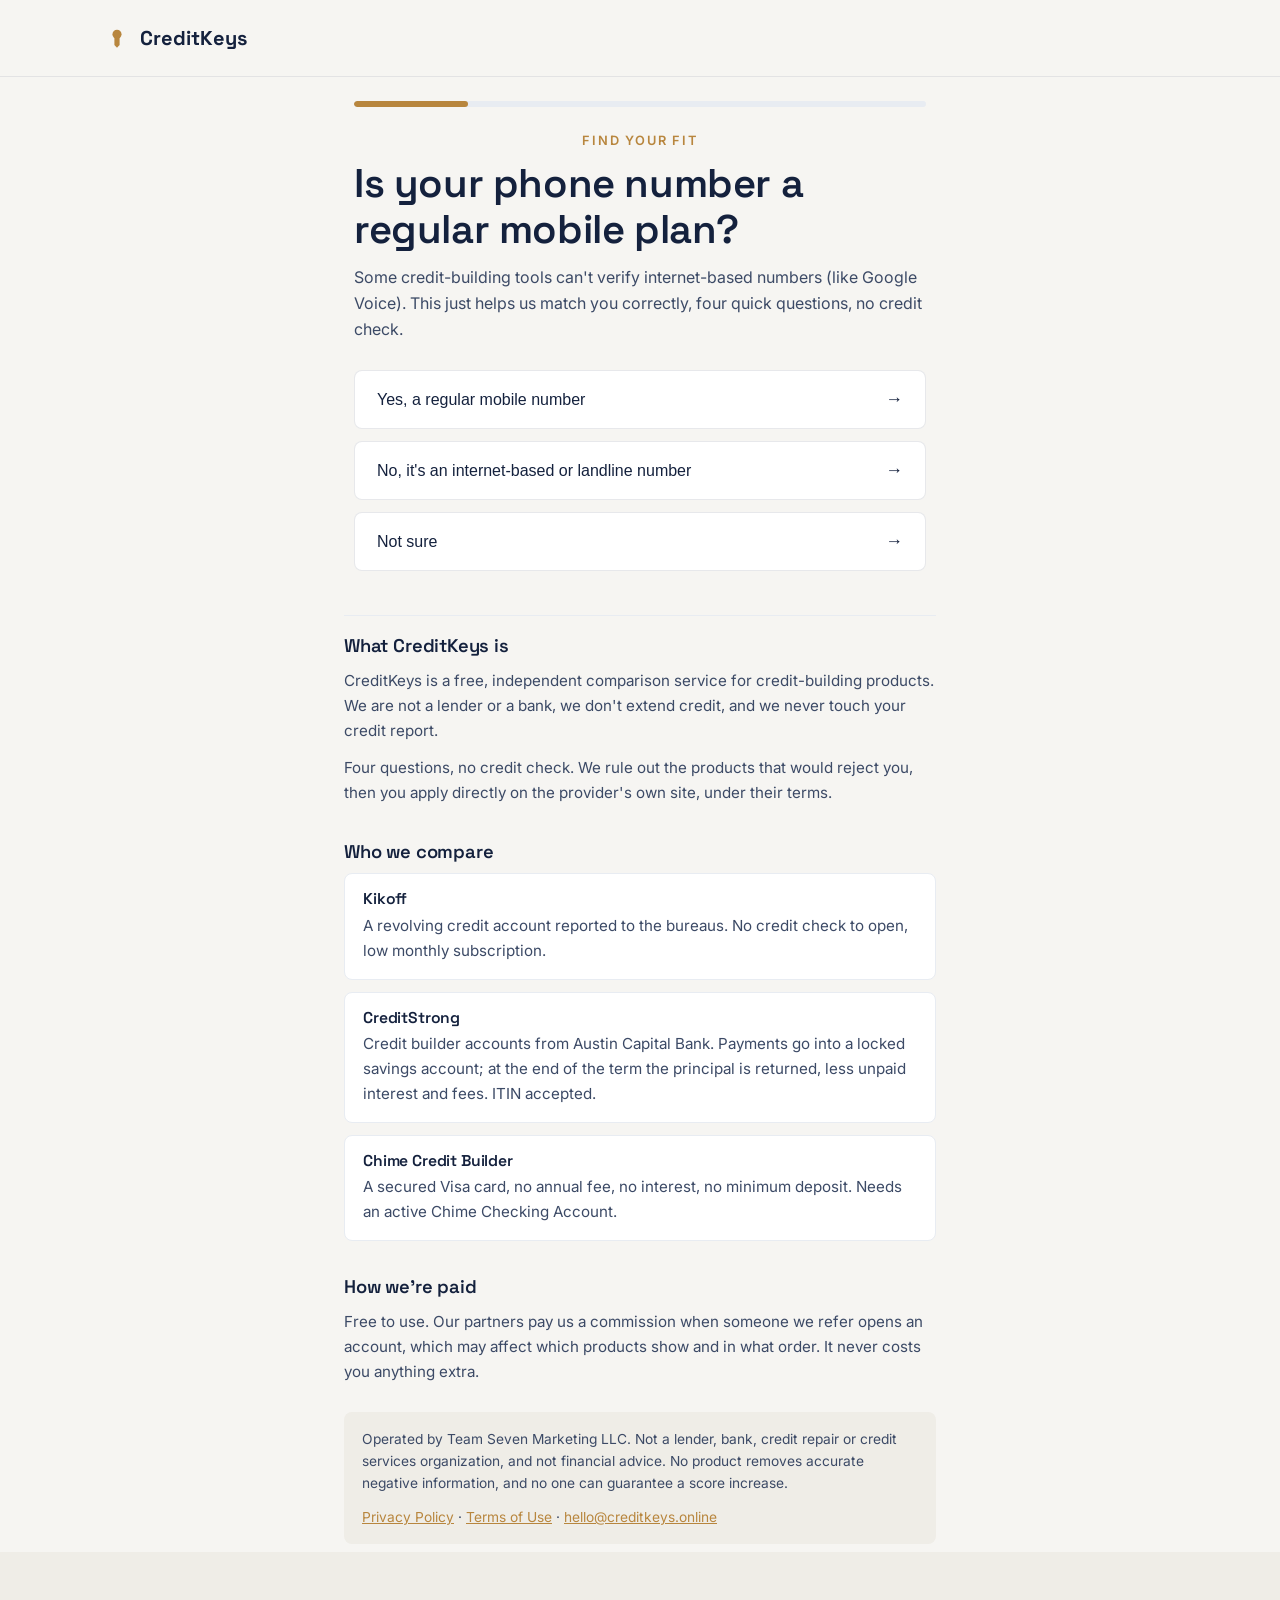
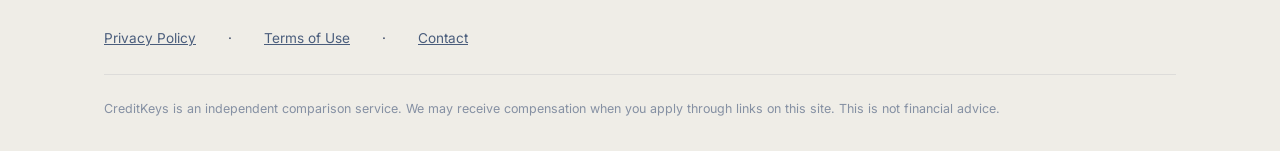
==== quiz.html @ 3e45f05c "feat(quiz): add Back button to the state question Q4 was the only question without one, so a misclic" ====
<!DOCTYPE html>
<html lang="en">
<head>
<meta charset="UTF-8">
<meta name="viewport" content="width=device-width, initial-scale=1.0">
<title>Find Your Fit — CreditKeys</title>
<meta name="robots" content="noindex">

<link rel="icon" type="image/svg+xml" href="assets/favicon/favicon.svg">
<link rel="icon" type="image/png" sizes="32x32" href="assets/favicon/favicon-32.png">
<link rel="apple-touch-icon" href="assets/favicon/apple-touch-icon.png">

<link rel="preconnect" href="https://fonts.googleapis.com">
<link rel="preconnect" href="https://fonts.gstatic.com" crossorigin>
<link href="https://fonts.googleapis.com/css2?family=Space+Grotesk:wght@500;600;700&family=Inter:wght@400;500;600;700&display=swap" rel="stylesheet">

<link rel="stylesheet" href="styles.css">
<script src="analytics.js"></script>
<style>
/* Compact ad-entry intro (A/B variant "intro"). The image sits beside the
   heading so the primary button clears the mobile fold - the old layout put
   it ~920px down on a phone, which was the main cause of the landing bounce. */
.intro-row{display:flex;align-items:center;gap:14px;margin-bottom:14px;}
.intro-thumb{width:72px;height:72px;border-radius:50%;object-fit:cover;flex:0 0 72px;}
.intro-copy{flex:1;min-width:0;}
.intro-title{font-size:1.35rem;line-height:1.25;margin:2px 0 0;}
.intro-sub{margin:0 0 18px;font-size:1rem;line-height:1.5;}
.quiz-step[data-step="0"] .hero-badges{margin-top:16px;display:flex;flex-direction:column;gap:6px;}
/* .hero-badge defaults to near-white text for the dark homepage hero; on this
   light intro panel that renders at ~1.05:1 contrast (invisible). Force the
   dark ink colour so the trust points are actually readable. */
.quiz-step[data-step="0"] .hero-badge{color:var(--ink-soft);opacity:1;}
@media (min-width:700px){.intro-thumb{width:96px;height:96px;flex-basis:96px;}.intro-title{font-size:1.7rem;}}

/* --- Below-fold disclosure block (added Aug 2026) ---------------------
   MGID rejected the campaign for "Insufficient information/description
   regarding the offer." This sits BELOW the primary button so the
   above-fold layout - and the fold fix that cut the 81% bounce - is
   completely unchanged, while a moderator (or a careful visitor) who
   scrolls gets the full picture of who we are and how we're paid. */
.quiz-wrap{padding:24px 24px 24px;min-height:auto;}
.quiz-progress{margin-bottom:24px;}
/* iOS Safari colours <button> text system-blue unless told otherwise. */
.quiz-option{color:var(--ink);-webkit-text-fill-color:var(--ink);}
.ck-about{max-width:640px;margin:20px auto 0;padding:0 24px 8px;text-align:left;color:var(--ink-soft);font-size:0.95rem;line-height:1.65;}
.ck-about hr{border:0;border-top:1px solid var(--slate-light);margin:0 0 18px;}
.ck-about h3{font-family:'Space Grotesk','Inter',sans-serif;font-size:1.15rem;line-height:1.3;color:var(--ink);margin:34px 0 10px;}
.ck-about h3:first-of-type{margin-top:0;}
.ck-about h4{font-family:'Space Grotesk','Inter',sans-serif;font-size:0.98rem;color:var(--ink);margin:0 0 4px;}
.ck-about p{margin:0 0 12px;color:var(--ink-soft);}
.ck-about ol{margin:0 0 12px;padding-left:20px;}
.ck-about li{margin-bottom:8px;color:var(--ink-soft);}
.ck-about a{color:var(--brass);text-decoration:underline;}
.ck-about strong{color:var(--ink);font-weight:600;}
.ck-partner{background:var(--white);border:1px solid var(--slate-light);border-radius:var(--radius-sm);padding:16px 18px;margin-bottom:12px;}
.ck-partner p:last-child{margin-bottom:0;}
.ck-about-note{font-size:0.86rem;line-height:1.6;background:var(--paper-alt);border-radius:var(--radius-sm);padding:16px 18px;margin-top:28px;}
.ck-about-note p:last-child{margin-bottom:0;}
@media (max-width:480px){.ck-about{margin-top:20px;font-size:0.9rem;}.ck-about h3{font-size:1.05rem;}}
</style>
</head>
<body>
<!-- Mgid Sensor -->
<script type="text/javascript">
    (function() {
        var d = document, w = window;
        w.MgSensorData = w.MgSensorData || [];
        w.MgSensorData.push({
            cid:988264,
            project: "a.mgid.com"
        });
        var l = "a.mgid.com";
        var n = d.getElementsByTagName("script")[0];
        var s = d.createElement("script");
        s.type = "text/javascript";
        s.async = true;
        var dt = !Date.now?new Date().valueOf():Date.now();
        s.src = "https://" + l + "/mgsensor.js?d=" + dt;
        n.parentNode.insertBefore(s, n);
    })();
</script>
<!-- /Mgid Sensor -->

<header class="site-header">
  <div class="container">
    <a class='logo' href='/'>
      <span class="keyhole-icon">
        <svg viewBox="0 0 24 24" fill="none" xmlns="http://www.w3.org/2000/svg">
          <circle cx="12" cy="8.5" r="4.2" fill="#B8863E"/>
          <path d="M9.6 12 L9.6 18.5 L12 21 L14.4 18.5 L14.4 12 Z" fill="#B8863E"/>
        </svg>
      </span>
      CreditKeys
    </a>
    <div></div>
    <div></div>
  </div>
</header>

<div class="quiz-wrap">

  <div class="quiz-progress"><div class="quiz-progress-bar" id="progressBar"></div></div>

  <!-- STEP 0: Trust intro — only shown to cold ad traffic, see quiz.js -->
  <div class="quiz-step" data-step="0">
    <div class="intro-row">
      <img src="assets/images/trust-image.jpg" alt="Person holding house keys, building credit toward homeownership" class="intro-thumb">
      <div class="intro-copy">
        <span class="eyebrow">FIND YOUR FIT</span>
        <h2 class="intro-title">Not every credit tool works for every person.</h2>
      </div>
    </div>
    <p class="quiz-sub intro-sub">Answer 4 quick questions and see which credit-building option actually fits you. Free, and no credit check.</p>
    <button class="btn btn-primary" onclick="CreditKeysQuiz.goTo(1)">Get Started</button>
    <div class="hero-badges">
      <span class="hero-badge">✓ No credit check to see your options</span>
      <span class="hero-badge">✓ We compare, we don’t push one option</span>
    </div>

  </div>

  <!-- STEP 1: Phone type -->
  <div class="quiz-step active" data-step="1">
    <span class="eyebrow">Find Your Fit</span>
    <h2>Is your phone number a regular mobile plan?</h2>
    <p class="quiz-sub">Some credit-building tools can't verify internet-based numbers (like Google Voice). This just helps us match you correctly, four quick questions, no credit check.</p>
    <div class="quiz-options">
      <button class="quiz-option" onclick="CreditKeysQuiz.answer('phone_type', 'mobile')">Yes, a regular mobile number <span class="arrow">→</span></button>
      <button class="quiz-option" onclick="CreditKeysQuiz.answer('phone_type', 'voip')">No, it's an internet-based or landline number <span class="arrow">→</span></button>
      <button class="quiz-option" onclick="CreditKeysQuiz.answer('phone_type', 'unsure')">Not sure <span class="arrow">→</span></button>
    </div>
  </div>

  <!-- STEP 2: Credit freeze -->
  <div class="quiz-step" data-step="2">
    <button class="quiz-back" onclick="CreditKeysQuiz.goTo(1)">← Back</button>
    <h2>Do you currently have a credit freeze in place?</h2>
    <p class="quiz-sub">A security freeze with Equifax, Experian, or TransUnion, sometimes set up after identity theft or as a precaution.</p>
    <div class="quiz-options">
      <button class="quiz-option" onclick="CreditKeysQuiz.answer('credit_freeze', 'yes')">Yes, I have an active freeze <span class="arrow">→</span></button>
      <button class="quiz-option" onclick="CreditKeysQuiz.answer('credit_freeze', 'no')">No, or I'm not sure <span class="arrow">→</span></button>
    </div>
  </div>

  <!-- STEP 3: SSN / ITIN -->
  <div class="quiz-step" data-step="3">
    <button class="quiz-back" onclick="CreditKeysQuiz.goTo(2)">← Back</button>
    <h2>Do you have a Social Security Number?</h2>
    <p class="quiz-sub">If not, some options still work using an ITIN instead.</p>
    <div class="quiz-options">
      <button class="quiz-option" onclick="CreditKeysQuiz.answer('has_ssn', 'yes')">Yes, I have an SSN <span class="arrow">→</span></button>
      <button class="quiz-option" onclick="CreditKeysQuiz.answer('has_ssn', 'itin')">No, but I have an ITIN <span class="arrow">→</span></button>
      <button class="quiz-option" onclick="CreditKeysQuiz.answer('has_ssn', 'neither')">Neither <span class="arrow">→</span></button>
    </div>
  </div>

  <!-- STEP 4: State — needed because some partners can't operate in certain states -->
  <div class="quiz-step" data-step="4">
    <button class="quiz-back" onclick="CreditKeysQuiz.goTo(3)">← Back</button>
    <h2>Which state do you live in?</h2>
    <p class="quiz-sub">A couple of these options aren't available in every state. This makes sure we don't send you somewhere you can't actually sign up.</p>
    <div class="quiz-options">
      <select id="stateSelect" class="quiz-select" onchange="CreditKeysQuiz.answer('state', this.value)">
        <option value="">Select your state...</option>
        <option value="AL">Alabama</option><option value="AK">Alaska</option><option value="AZ">Arizona</option>
        <option value="AR">Arkansas</option><option value="CA">California</option><option value="CO">Colorado</option>
        <option value="CT">Connecticut</option><option value="DE">Delaware</option><option value="DC">District of Columbia</option>
        <option value="FL">Florida</option><option value="GA">Georgia</option><option value="HI">Hawaii</option>
        <option value="ID">Idaho</option><option value="IL">Illinois</option><option value="IN">Indiana</option>
        <option value="IA">Iowa</option><option value="KS">Kansas</option><option value="KY">Kentucky</option>
        <option value="LA">Louisiana</option><option value="ME">Maine</option><option value="MD">Maryland</option>
        <option value="MA">Massachusetts</option><option value="MI">Michigan</option><option value="MN">Minnesota</option>
        <option value="MS">Mississippi</option><option value="MO">Missouri</option><option value="MT">Montana</option>
        <option value="NE">Nebraska</option><option value="NV">Nevada</option><option value="NH">New Hampshire</option>
        <option value="NJ">New Jersey</option><option value="NM">New Mexico</option><option value="NY">New York</option>
        <option value="NC">North Carolina</option><option value="ND">North Dakota</option><option value="OH">Ohio</option>
        <option value="OK">Oklahoma</option><option value="OR">Oregon</option><option value="PA">Pennsylvania</option>
        <option value="RI">Rhode Island</option><option value="SC">South Carolina</option><option value="SD">South Dakota</option>
        <option value="TN">Tennessee</option><option value="TX">Texas</option><option value="UT">Utah</option>
        <option value="VT">Vermont</option><option value="VA">Virginia</option><option value="WA">Washington</option>
        <option value="WV">West Virginia</option><option value="WI">Wisconsin</option><option value="WY">Wyoming</option>
      </select>
    </div>
  </div>

  <div class="quiz-step" data-step="5">
    <span class="eyebrow">Your Results</span>
    <h2 id="resultsHeadline">Here's what fits your situation</h2>
    <p class="quiz-sub" id="resultsSub"></p>

    <div id="resultsCards"></div>

    <div class="email-capture">
      <h3>Want these results saved?</h3>
      <p>We'll email you this exact match, plus a heads-up before any payment step so nothing catches you off guard.</p>
      <form class="email-form" id="emailForm" onsubmit="return CreditKeysQuiz.submitEmail(event)">
        <input type="email" id="emailInput" placeholder="you@email.com" required>
        <button type="submit" class="btn btn-primary">Send My Results</button>
      </form>
      <p class="consent-text">By submitting, you agree to receive emails from CreditKeys about your results and related offers. We won't sell your information. Unsubscribe anytime. See our <a href='/privacy'>Privacy Policy</a> and <a href='/terms'>Terms of Use</a>.</p>
      <div class="form-success" id="formSuccess">Sent! Check your inbox in a few minutes.</div>
    </div>

    <p style="margin-top:24px;font-size:0.85rem;">
      <a href='/quiz' onclick='CreditKeysQuiz.restart(event)' style='color:var(--slate);text-decoration:underline;'>Start over</a>
    </p>
  </div>

</div>

<section class="ck-about" aria-label="About CreditKeys">
    <hr>

    <h3>What CreditKeys is</h3>
    <p>CreditKeys is a free, independent comparison service for credit-building products. We are not a lender or a bank, we don't extend credit, and we never touch your credit report.</p>
    <p>Four questions, no credit check. We rule out the products that would reject you, then you apply directly on the provider's own site, under their terms.</p>

    <h3>Who we compare</h3>
    <div class="ck-partner">
      <h4>Kikoff</h4>
      <p>A revolving credit account reported to the bureaus. No credit check to open, low monthly subscription.</p>
    </div>
    <div class="ck-partner">
      <h4>CreditStrong</h4>
      <p>Credit builder accounts from Austin Capital Bank. Payments go into a locked savings account; at the end of the term the principal is returned, less unpaid interest and fees. ITIN accepted.</p>
    </div>
    <div class="ck-partner">
      <h4>Chime Credit Builder</h4>
      <p>A secured Visa card, no annual fee, no interest, no minimum deposit. Needs an active Chime Checking Account.</p>
    </div>

    <h3>How we're paid</h3>
    <p>Free to use. Our partners pay us a commission when someone we refer opens an account, which may affect which products show and in what order. It never costs you anything extra.</p>

    <div class="ck-about-note">
      <p>Operated by Team Seven Marketing LLC. Not a lender, bank, credit repair or credit services organization, and not financial advice. No product removes accurate negative information, and no one can guarantee a score increase.</p>
      <p><a href="/privacy">Privacy Policy</a> &middot; <a href="/terms">Terms of Use</a> &middot; <a href="mailto:hello@creditkeys.online">hello@creditkeys.online</a></p>
    </div>
  </section>

<footer class="site-footer">
  <div class="container">
    <div class="footer-links" style="margin-bottom:12px;font-size:0.85rem;">
      <a href="/privacy" style="color:var(--slate);text-decoration:underline;">Privacy Policy</a>
      <span style="color:var(--ink-soft);margin:0 8px;">·</span>
      <a href="/terms" style="color:var(--slate);text-decoration:underline;">Terms of Use</a>
      <span style="color:var(--ink-soft);margin:0 8px;">·</span>
      <a href="mailto:hello@creditkeys.online" style="color:var(--slate);text-decoration:underline;">Contact</a>
    </div>
    <div class="footer-disclosure">
      CreditKeys is an independent comparison service. We may receive compensation when you apply through links on this site. This is not financial advice.
    </div>
  </div>
</footer>

<script src="quiz.js"></script>
</body>
</html>
---- styles.css ----
/* ============================================================
   CreditKeys — Design Tokens
   Deliberately distinct from PetBuddy's warm cream/pine palette.
   Cooler, more precise: slate navy + brass, built around the
   "keys" motif established in the hero video.
   ============================================================ */

:root {
  --paper: #F6F5F2;
  --paper-alt: #EFEDE7;
  --ink: #14213D;
  --ink-soft: #3C4A66;
  --brass: #B8863E;
  --brass-light: #D4A85E;
  --slate: #4A5D7C;
  --slate-light: #E8ECF2;
  --success: #3D7A5C;
  --white: #FFFFFF;
  --radius: 14px;
  --radius-sm: 8px;
  --shadow: 0 8px 24px rgba(20, 33, 61, 0.08);
  --shadow-lg: 0 16px 48px rgba(20, 33, 61, 0.14);
  --max-width: 1120px;
}

* { box-sizing: border-box; margin: 0; padding: 0; }

html { scroll-behavior: smooth; }

body {
  font-family: 'Inter', -apple-system, BlinkMacSystemFont, sans-serif;
  background: var(--paper);
  color: var(--ink);
  line-height: 1.6;
  -webkit-font-smoothing: antialiased;
}

h1, h2, h3, h4 {
  font-family: 'Space Grotesk', 'Inter', sans-serif;
  font-weight: 600;
  line-height: 1.15;
  letter-spacing: -0.01em;
  color: var(--ink);
}

h1 { font-size: clamp(2.25rem, 5vw, 3.75rem); font-weight: 700; }
h2 { font-size: clamp(1.75rem, 3.5vw, 2.5rem); }
h3 { font-size: 1.25rem; }

p { color: var(--ink-soft); }

a { color: inherit; text-decoration: none; }

.container {
  max-width: var(--max-width);
  margin: 0 auto;
  padding: 0 24px;
}

section { padding: 88px 0; }

@media (max-width: 640px) {
  section { padding: 56px 0; }
}

/* ---------- Buttons ---------- */

.btn {
  display: inline-flex;
  align-items: center;
  justify-content: center;
  gap: 8px;
  padding: 15px 30px;
  border-radius: 999px;
  font-weight: 600;
  font-size: 1rem;
  border: none;
  cursor: pointer;
  transition: transform 0.15s ease, box-shadow 0.15s ease;
  font-family: 'Inter', sans-serif;
}

.btn:hover { transform: translateY(-1px); }

.btn-primary {
  background: var(--brass);
  color: var(--white);
  box-shadow: 0 6px 20px rgba(184, 134, 62, 0.35);
}

.btn-primary:hover { box-shadow: 0 8px 26px rgba(184, 134, 62, 0.45); }

.btn-outline {
  background: transparent;
  color: var(--ink);
  border: 1.5px solid var(--ink);
}

.btn-outline:hover { background: var(--ink); color: var(--white); }

.btn-light {
  background: var(--white);
  color: var(--ink);
}

/* ---------- Keyhole signature element ---------- */

.keyhole-divider {
  display: flex;
  align-items: center;
  justify-content: center;
  gap: 14px;
  margin: 0 0 20px 0;
}

.keyhole-divider::before,
.keyhole-divider::after {
  content: '';
  height: 1px;
  width: 40px;
  background: var(--brass-light);
}

.keyhole-icon {
  width: 18px;
  height: 18px;
  flex-shrink: 0;
}

.keyhole-icon svg { width: 100%; height: 100%; }

.eyebrow {
  font-size: 0.8rem;
  font-weight: 600;
  letter-spacing: 0.14em;
  text-transform: uppercase;
  color: var(--brass);
  text-align: center;
  display: block;
  margin-bottom: 10px;
}

/* ---------- Credit score explainer ---------- */

.credit-explainer-grid {
  max-width: 760px;
  margin: 36px auto 0;
  display: grid;
  grid-template-columns: 1fr 1fr;
  gap: 40px;
}

@media (max-width: 680px) {
  .credit-explainer-grid { grid-template-columns: 1fr; gap: 28px; }
}

/* ---------- Header ---------- */

.site-header {
  position: sticky;
  top: 0;
  z-index: 50;
  background: rgba(246, 245, 242, 0.92);
  backdrop-filter: blur(8px);
  border-bottom: 1px solid rgba(20, 33, 61, 0.08);
}

.site-header .container {
  display: flex;
  align-items: center;
  justify-content: space-between;
  height: 76px;
}

.logo {
  display: flex;
  align-items: center;
  gap: 10px;
  font-family: 'Space Grotesk', sans-serif;
  font-weight: 700;
  font-size: 1.25rem;
  color: var(--ink);
}

.logo .keyhole-icon { width: 26px; height: 26px; }

.nav-links {
  display: flex;
  gap: 32px;
  font-weight: 500;
  font-size: 0.95rem;
}

.nav-links a:hover { color: var(--brass); }

@media (max-width: 720px) {
  .nav-links { display: none; }
}

/* ---------- Hero ---------- */

.hero {
  position: relative;
  min-height: 88vh;
  display: flex;
  align-items: flex-end;
  overflow: hidden;
  color: var(--white);
}

.hero video,
.hero .poster-fallback {
  position: absolute;
  inset: 0;
  width: 100%;
  height: 100%;
  object-fit: cover;
  z-index: 0;
}

.hero::after {
  content: '';
  position: absolute;
  inset: 0;
  background: linear-gradient(180deg, rgba(20,33,61,0.15) 0%, rgba(20,33,61,0.75) 100%);
  z-index: 1;
}

.hero-content {
  position: relative;
  z-index: 2;
  padding-bottom: 72px;
  max-width: 640px;
}

.hero-content h1 { color: var(--white); margin-bottom: 18px; }

.hero-content p {
  color: rgba(255,255,255,0.88);
  font-size: 1.15rem;
  margin-bottom: 32px;
  max-width: 520px;
}

.hero-badges {
  display: flex;
  gap: 20px;
  margin-top: 28px;
  flex-wrap: wrap;
}

.hero-badge {
  font-size: 0.85rem;
  color: rgba(255,255,255,0.8);
  display: flex;
  align-items: center;
  gap: 6px;
}

/* ---------- How it works ---------- */

.steps {
  display: grid;
  grid-template-columns: repeat(3, 1fr);
  gap: 40px;
  margin-top: 56px;
}

@media (max-width: 780px) {
  .steps { grid-template-columns: 1fr; gap: 32px; }
}

.step { text-align: center; }

.step-icon {
  width: 88px;
  height: 88px;
  margin: 0 auto 22px;
  background: var(--ink);
  border-radius: 50%;
  display: flex;
  align-items: center;
  justify-content: center;
  padding: 22px;
}

.step-icon img { width: 100%; height: 100%; object-fit: contain; }

.step h3 { margin-bottom: 8px; }
.step p { font-size: 0.95rem; }

/* ---------- Compare cards ---------- */

.compare-grid {
  display: grid;
  grid-template-columns: repeat(3, 1fr);
  gap: 24px;
  margin-top: 56px;
}

@media (max-width: 900px) {
  .compare-grid { grid-template-columns: 1fr; }
}

.compare-card {
  background: var(--white);
  border-radius: var(--radius);
  padding: 32px 28px;
  box-shadow: var(--shadow);
  display: flex;
  flex-direction: column;
  border: 1px solid rgba(20,33,61,0.06);
  transition: box-shadow 0.2s ease, transform 0.2s ease;
}

.compare-card:hover { box-shadow: var(--shadow-lg); transform: translateY(-2px); }

.compare-card .brand-logo {
  height: 34px;
  margin-bottom: 22px;
  display: flex;
  align-items: center;
}

.compare-card .brand-logo img { height: 100%; width: auto; object-fit: contain; }

.compare-card .brand-logo.text-logo {
  font-family: 'Space Grotesk', sans-serif;
  font-weight: 700;
  font-size: 1.3rem;
  color: var(--ink);
}

.compare-card .fit-tag {
  display: inline-block;
  font-size: 0.75rem;
  font-weight: 600;
  color: var(--brass);
  background: rgba(184, 134, 62, 0.1);
  padding: 4px 10px;
  border-radius: 999px;
  margin-bottom: 16px;
  width: fit-content;
}

.compare-card .card-top { flex: 1; }

.compare-card ul {
  list-style: none;
  margin: 18px 0 0;
}

.compare-card li {
  font-size: 0.92rem;
  color: var(--ink-soft);
  padding: 7px 0;
  padding-left: 22px;
  position: relative;
}

.compare-card li::before {
  content: '✓';
  position: absolute;
  left: 0;
  color: var(--brass);
  font-weight: 700;
}

.compare-card .card-bottom {
  margin-top: auto;
  padding-top: 22px;
}

.compare-card .cta-btn {
  width: 100%;
}

.compare-card .disclaimer {
  font-size: 0.7rem;
  color: #8590A3;
  margin-bottom: 14px;
  line-height: 1.5;
  /* Never truncate this — required disclosure text must always display in full. */
}

/* ---------- Trust / mid-page ---------- */

.trust-section {
  background: var(--ink);
  color: var(--white);
}

.trust-grid {
  display: grid;
  grid-template-columns: 1fr 1fr;
  gap: 56px;
  align-items: center;
}

@media (max-width: 860px) {
  .trust-grid { grid-template-columns: 1fr; gap: 32px; }
}

.trust-grid img {
  width: 100%;
  border-radius: var(--radius);
  display: block;
}

.trust-section h2 { color: var(--white); margin-bottom: 18px; }
.trust-section p { color: rgba(255,255,255,0.78); }

.faq-item {
  border-bottom: 1px solid rgba(255,255,255,0.12);
  padding: 20px 0;
}

.faq-item h4 { color: var(--white); margin-bottom: 8px; font-size: 1.02rem; }
.faq-item p { font-size: 0.92rem; }

/* ---------- Footer ---------- */

.site-footer {
  background: var(--paper-alt);
  padding: 56px 0 32px;
  font-size: 0.85rem;
  color: var(--ink-soft);
}

.footer-links {
  display: flex;
  gap: 24px;
  margin: 20px 0;
  flex-wrap: wrap;
}

.footer-disclosure {
  border-top: 1px solid rgba(20,33,61,0.08);
  padding-top: 24px;
  margin-top: 24px;
  font-size: 0.78rem;
  line-height: 1.6;
  color: #8590A3;
}

/* ---------- Quiz page ---------- */

.quiz-wrap {
  max-width: 620px;
  margin: 0 auto;
  padding: 64px 24px 100px;
  min-height: 70vh;
}

.quiz-progress {
  height: 6px;
  background: var(--slate-light);
  border-radius: 999px;
  overflow: hidden;
  margin-bottom: 40px;
}

.quiz-progress-bar {
  height: 100%;
  background: var(--brass);
  border-radius: 999px;
  transition: width 0.3s ease;
  width: 0%;
}

.quiz-step { display: none; }
.quiz-step.active { display: block; animation: fadeIn 0.35s ease; }

@keyframes fadeIn {
  from { opacity: 0; transform: translateY(8px); }
  to { opacity: 1; transform: translateY(0); }
}

.quiz-step h2 { margin-bottom: 12px; }
.quiz-step .quiz-sub { margin-bottom: 28px; }

.quiz-options {
  display: flex;
  flex-direction: column;
  gap: 12px;
}

.quiz-option {
  background: var(--white);
  border: 1.5px solid rgba(20,33,61,0.1);
  border-radius: var(--radius-sm);
  padding: 18px 22px;
  text-align: left;
  font-size: 1rem;
  font-weight: 500;
  cursor: pointer;
  transition: border-color 0.15s ease, background 0.15s ease;
  display: flex;
  align-items: center;
  justify-content: space-between;
}

.quiz-option:hover { border-color: var(--brass); background: rgba(184,134,62,0.04); }

.quiz-option .arrow { color: var(--brass); font-size: 1.1rem; }

.quiz-result-card {
  background: var(--white);
  border-radius: var(--radius);
  box-shadow: var(--shadow);
  padding: 28px;
  margin-bottom: 20px;
  border: 1px solid rgba(20,33,61,0.06);
}

.quiz-result-card .badge {
  display: inline-block;
  font-size: 0.72rem;
  font-weight: 700;
  letter-spacing: 0.06em;
  text-transform: uppercase;
  background: var(--brass);
  color: var(--white);
  padding: 4px 10px;
  border-radius: 999px;
  margin-bottom: 14px;
}

.email-capture {
  background: var(--slate-light);
  border-radius: var(--radius);
  padding: 28px;
  margin-top: 32px;
}

.email-capture h3 { margin-bottom: 8px; }
.email-capture p { font-size: 0.9rem; margin-bottom: 18px; }

.email-form {
  display: flex;
  gap: 10px;
  flex-wrap: wrap;
}

.email-form input[type="email"] {
  flex: 1;
  min-width: 200px;
  padding: 14px 16px;
  border-radius: var(--radius-sm);
  border: 1.5px solid rgba(20,33,61,0.15);
  font-size: 1rem;
  font-family: inherit;
}

.email-form input[type="email"]:focus {
  outline: none;
  border-color: var(--brass);
}

.consent-text {
  font-size: 0.75rem;
  color: var(--ink-soft);
  margin-top: 12px;
  line-height: 1.5;
}

.consent-text a { color: var(--slate); text-decoration: underline; }

.quiz-back {
  display: inline-flex;
  align-items: center;
  gap: 6px;
  color: var(--ink-soft);
  font-size: 0.9rem;
  cursor: pointer;
  margin-bottom: 24px;
  background: none;
  border: none;
  padding: 0;
}

.form-success {
  display: none;
  background: rgba(61, 122, 92, 0.1);
  border: 1px solid var(--success);
  border-radius: var(--radius-sm);
  padding: 16px 18px;
  font-size: 0.9rem;
  color: var(--success);
  margin-top: 16px;
}

.form-success.show { display: block; }

/* ---------- Quiz state selector ---------- */

.quiz-select {
  width: 100%;
  padding: 18px 20px;
  font-family: inherit;
  font-size: 1rem;
  color: var(--ink);
  background: #fff;
  border: 1px solid #E5E2DC;
  border-radius: 12px;
  cursor: pointer;
  appearance: none;
  background-image: url("data:image/svg+xml;charset=utf-8,%3Csvg xmlns='http://www.w3.org/2000/svg' viewBox='0 0 24 24' fill='none' stroke='%23B8863E' stroke-width='2'%3E%3Cpath d='M6 9l6 6 6-6'/%3E%3C/svg%3E");
  background-repeat: no-repeat;
  background-position: right 18px center;
  background-size: 20px;
  transition: border-color 0.15s ease, box-shadow 0.15s ease;
}

.quiz-select:hover, .quiz-select:focus {
  border-color: var(--brass);
  outline: none;
  box-shadow: 0 0 0 3px rgba(184, 134, 62, 0.12);
}
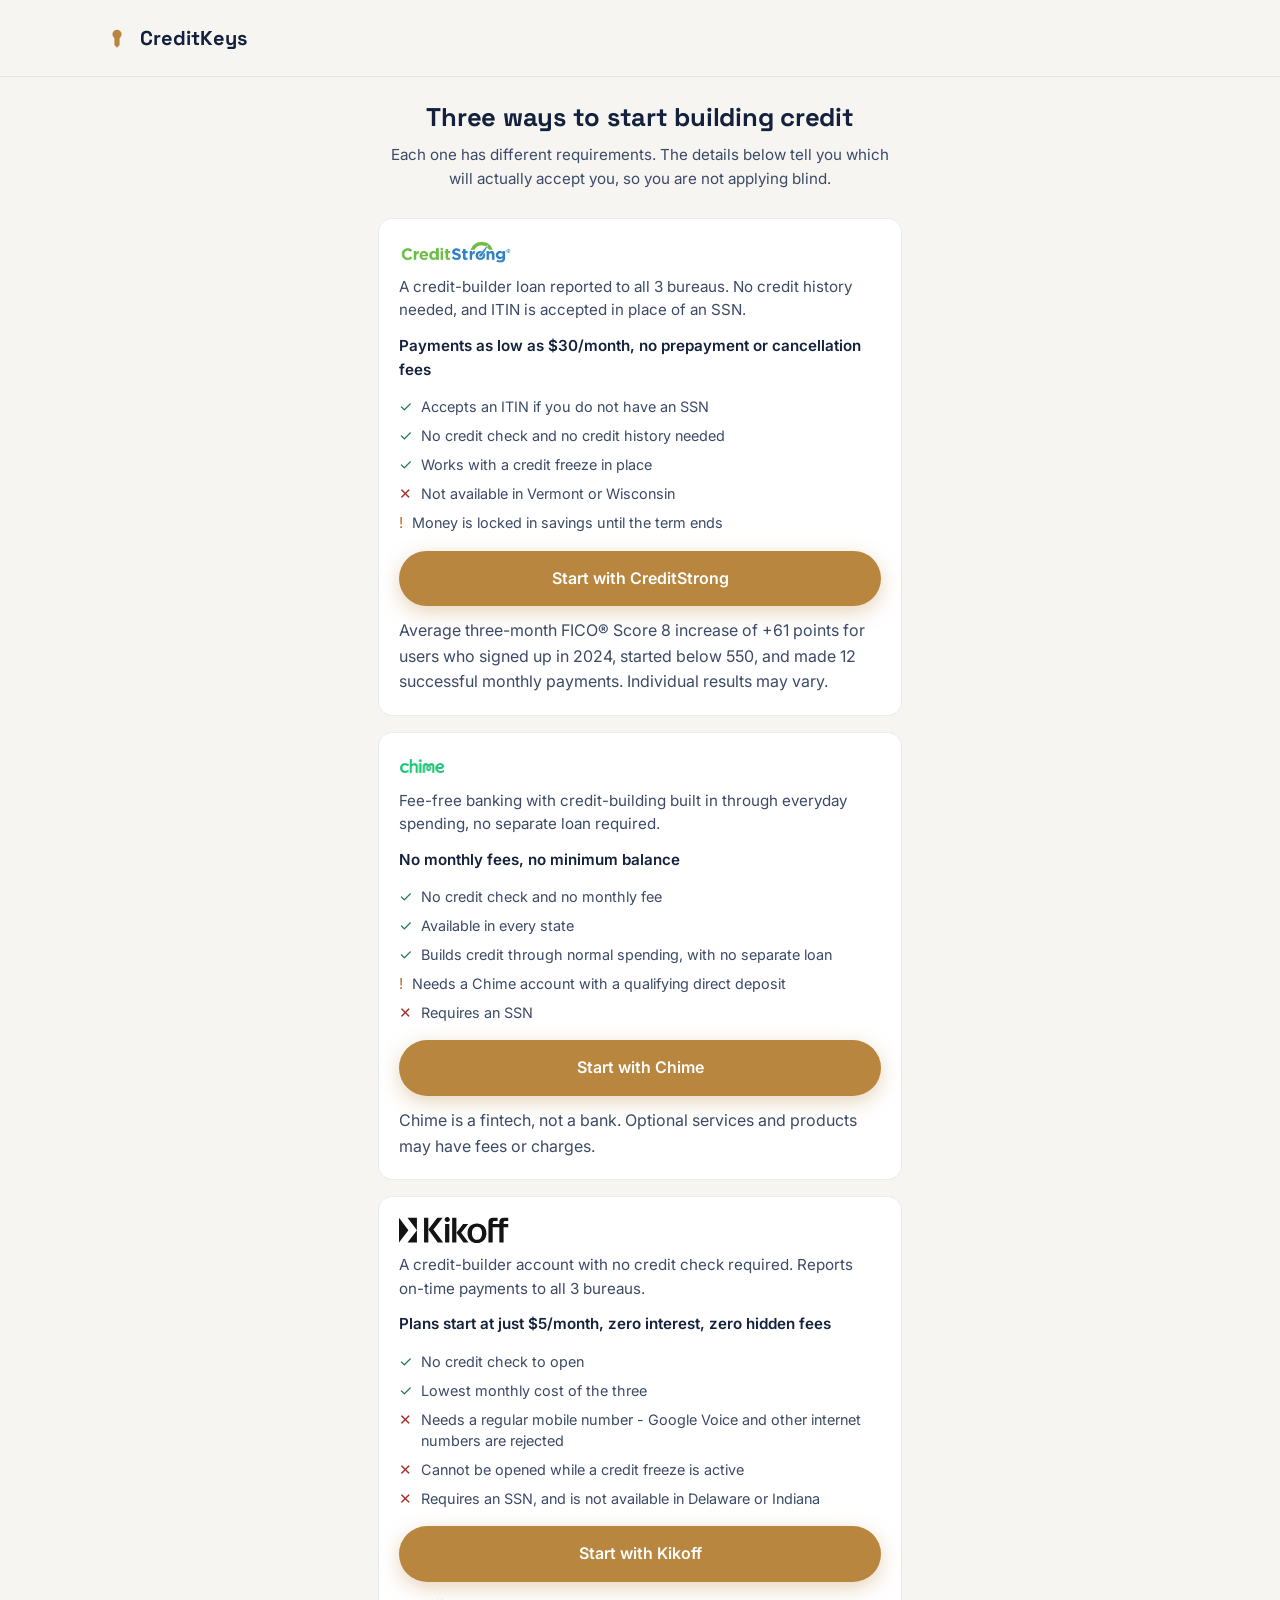
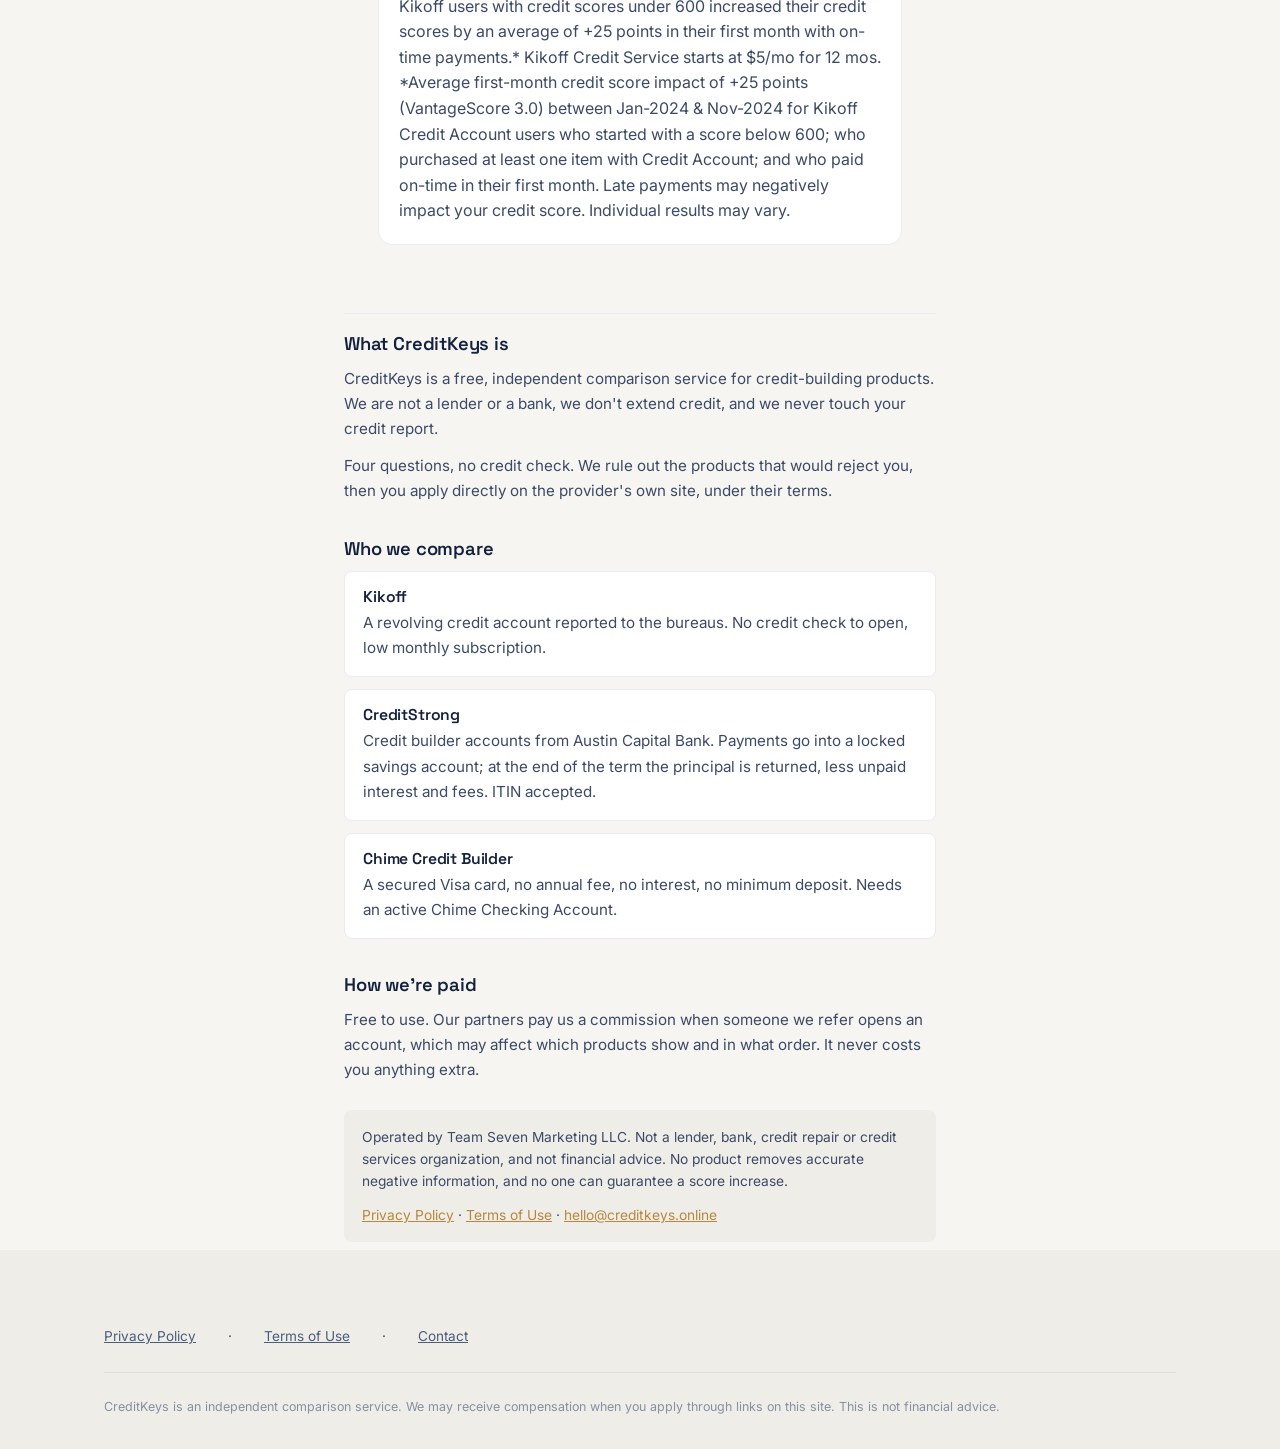
==== commit aafe55f4: "feat(quiz): 50/50 A/B - offer list vs quiz, served at the same URL The quiz asks for commitment befo" ====
--- a/quiz.html
+++ b/quiz.html
@@ -57,6 +57,34 @@
 .ck-about-note{font-size:0.86rem;line-height:1.6;background:var(--paper-alt);border-radius:var(--radius-sm);padding:16px 18px;margin-top:28px;}
 .ck-about-note p:last-child{margin-bottom:0;}
 @media (max-width:480px){.ck-about{margin-top:20px;font-size:0.9rem;}.ck-about h3{font-size:1.05rem;}}
+
+/* --- List variant (Aug 2026 A/B) --------------------------------------
+   Alternative to the quiz: every offer shown immediately with its own
+   eligibility rules stated as bullets, so the visitor self-qualifies by
+   reading instead of answering four questions first. Targets the 11-second
+   bounce - offers are clickable in seconds rather than after four steps. */
+.ck-list{max-width:640px;margin:0 auto;padding:0 24px 8px;}
+.ck-list-intro{text-align:center;margin-bottom:26px;}
+.ck-list-intro h1{font-family:'Space Grotesk','Inter',sans-serif;font-size:1.6rem;line-height:1.25;color:var(--ink);margin:0 0 10px;}
+.ck-list-intro p{color:var(--ink-soft);font-size:0.95rem;line-height:1.6;margin:0;}
+.ck-offer{background:var(--white);border:1px solid var(--slate-light);border-radius:var(--radius);padding:20px;margin-bottom:16px;}
+.ck-offer-head{display:flex;align-items:center;gap:12px;margin-bottom:10px;}
+.ck-offer-head img{height:26px;width:auto;}
+.ck-offer-blurb{color:var(--ink-soft);font-size:0.95rem;line-height:1.55;margin:0 0 12px;}
+.ck-offer-price{font-weight:600;color:var(--ink);font-size:0.95rem;margin:0 0 14px;}
+.ck-facts{list-style:none;margin:0 0 16px;padding:0;}
+.ck-facts li{display:flex;gap:9px;align-items:flex-start;font-size:0.9rem;line-height:1.5;color:var(--ink-soft);margin-bottom:7px;}
+.ck-facts .ic{flex:0 0 auto;font-size:0.95rem;line-height:1.45;}
+.ck-facts .ok{color:#1F7A4D;}
+.ck-facts .warn{color:#B4741A;}
+.ck-facts .no{color:#A8322B;}
+.ck-offer .btn{width:100%;}
+.ck-offer .disclaimer{margin-top:12px;}
+@media (max-width:480px){
+  .ck-list{padding:0 20px 8px;}
+  .ck-list-intro h1{font-size:1.4rem;}
+  .ck-offer{padding:17px;}
+}
 </style>
 </head>
 <body>
@@ -99,6 +127,11 @@
 
 <div class="quiz-wrap">
 
+  <!-- List variant target. Populated by renderOfferList() only when the
+       visitor is in the "list" arm; the quiz steps below stay hidden. -->
+  <section id="ckList" class="ck-list" hidden aria-label="Credit-building options"></section>
+
+
   <div class="quiz-progress"><div class="quiz-progress-bar" id="progressBar"></div></div>
 
   <!-- STEP 0: Trust intro — only shown to cold ad traffic, see quiz.js -->
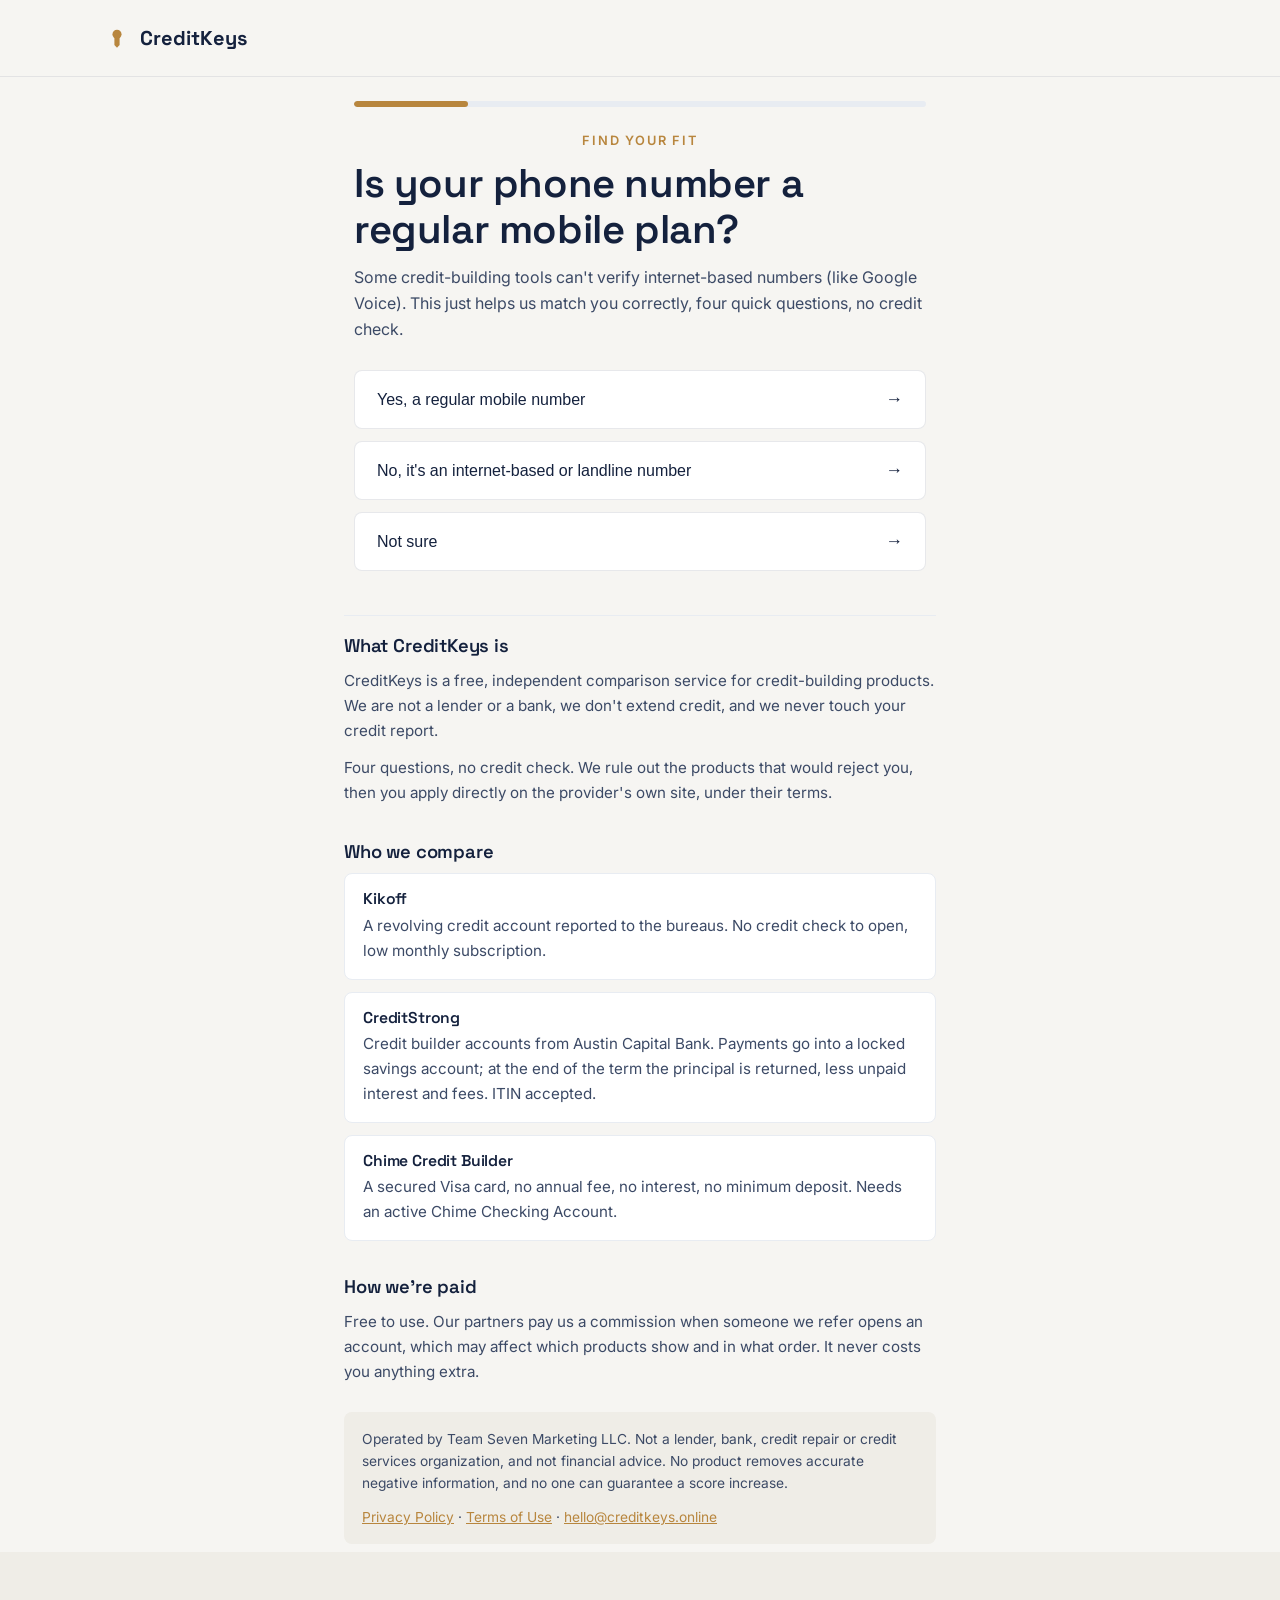
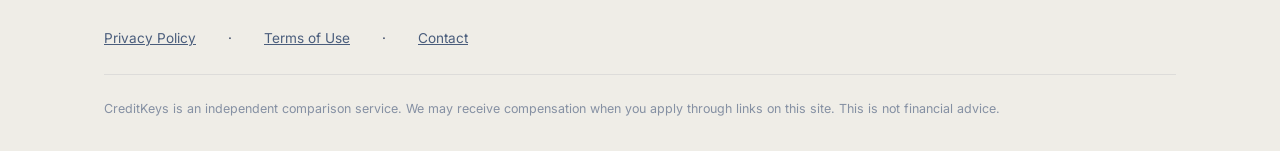
==== commit fe6868b5: "fix(analytics): tag every event with the A/B arm; lead the list with Chime MEASUREMENT: page_variant" ====
--- a/quiz.html
+++ b/quiz.html
@@ -80,6 +80,17 @@
 .ck-facts .no{color:#A8322B;}
 .ck-offer .btn{width:100%;}
 .ck-offer .disclaimer{margin-top:12px;}
+/* --- List variant: lead-offer emphasis (Sep 2026) ---------------------
+   The list previously showed three equally-weighted cards, which asks the
+   visitor to make a comparison before they can act. Chime now leads with a
+   filled button and the other two drop to outline buttons under a divider,
+   so there is one obvious action and two fallbacks rather than a three-way
+   decision. */
+.ck-offer-lead{border-color:var(--brass);box-shadow:0 4px 18px rgba(184,134,62,0.13);}
+.ck-badge{display:inline-block;background:var(--brass);color:var(--white);font-size:0.72rem;font-weight:700;letter-spacing:0.04em;text-transform:uppercase;padding:4px 10px;border-radius:999px;margin-bottom:12px;}
+.ck-alt-head{font-size:0.85rem;font-weight:600;color:var(--ink-soft);text-align:center;margin:26px 0 14px;position:relative;}
+.ck-alt-head::before,.ck-alt-head::after{content:"";position:absolute;top:50%;width:22%;height:1px;background:var(--slate-light);}
+.ck-alt-head::before{left:0;} .ck-alt-head::after{right:0;}
 @media (max-width:480px){
   .ck-list{padding:0 20px 8px;}
   .ck-list-intro h1{font-size:1.4rem;}
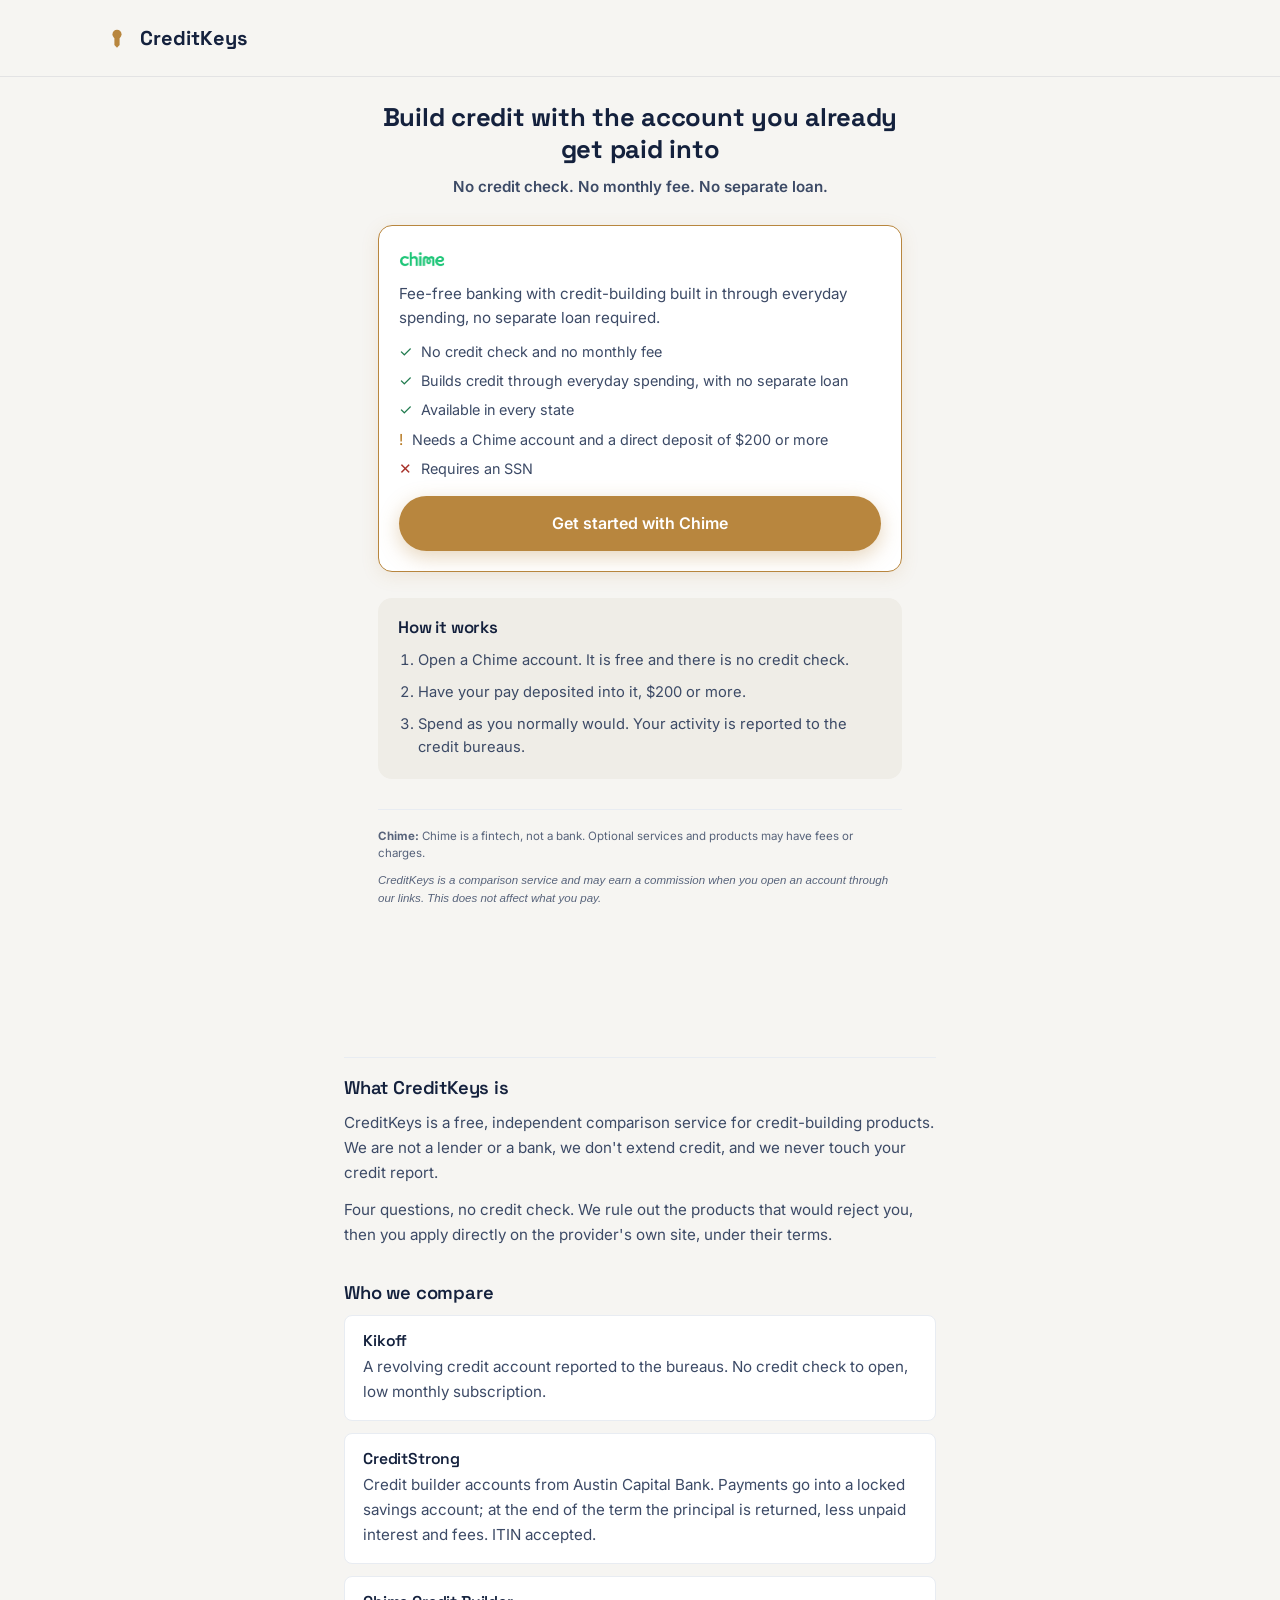
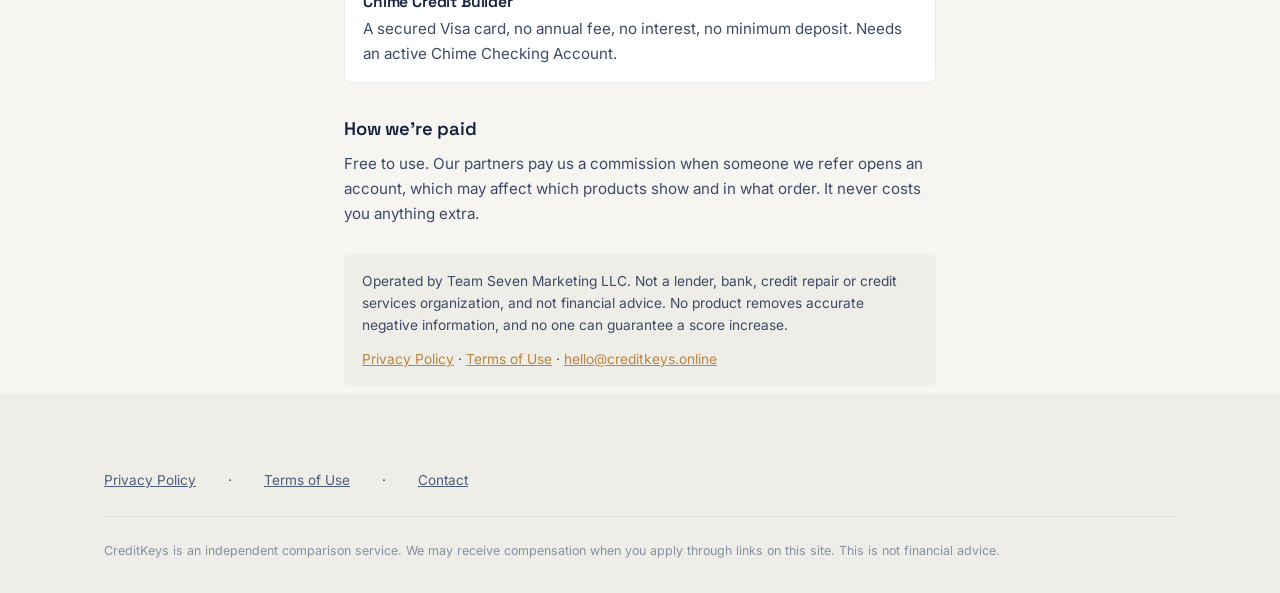
==== commit 075ff804: "feat(ab): add Chime-only third arm, sticky mobile CTA, below-fold legal THIRD ARM: the split becomes" ====
--- a/quiz.html
+++ b/quiz.html
@@ -86,6 +86,31 @@
    filled button and the other two drop to outline buttons under a divider,
    so there is one obvious action and two fallbacks rather than a three-way
    decision. */
+/* --- Chime-only arm, sticky mobile CTA, below-fold legal (Sep 2026) ------
+   Three changes aimed at click-out rate:
+   1. .ck-anchor puts the cost/no-credit-check fact directly under the H1,
+      where it can be read in the two seconds most visitors give the page.
+   2. .ck-sticky keeps one action reachable on mobile after the inline button
+      scrolls away. Hidden above 640px - desktop never loses the button.
+   3. .ck-legal moves required disclaimers off the button and to the foot of
+      the page. Still present, still per-offer, no longer sitting between the
+      visitor and the click. */
+.ck-anchor{font-size:1rem;font-weight:600;color:var(--ink);margin:0 0 8px;}
+.ck-list-intro p:last-child{margin:0;}
+.ck-solo{border-color:var(--brass);box-shadow:0 4px 18px rgba(184,134,62,0.13);}
+.ck-steps{margin:26px 0 4px;padding:20px;background:var(--paper-alt);border-radius:var(--radius);}
+.ck-steps h2{font-family:'Space Grotesk','Inter',sans-serif;font-size:1.05rem;margin:0 0 12px;color:var(--ink);}
+.ck-steps ol{margin:0;padding-left:20px;}
+.ck-steps li{font-size:0.92rem;line-height:1.55;color:var(--ink-soft);margin-bottom:9px;}
+.ck-steps li:last-child{margin-bottom:0;}
+.ck-legal{margin-top:30px;padding-top:18px;border-top:1px solid var(--slate-light);}
+.ck-legal p{font-size:0.72rem;line-height:1.5;color:var(--ink-soft);opacity:0.85;margin:0 0 10px;}
+.ck-legal-note{font-style:italic;}
+.ck-sticky{position:fixed;left:0;right:0;bottom:0;z-index:60;padding:10px 16px calc(10px + env(safe-area-inset-bottom));background:rgba(255,255,255,0.97);border-top:1px solid var(--slate-light);box-shadow:0 -4px 18px rgba(20,33,61,0.10);}
+.ck-sticky .btn{width:100%;margin:0;}
+.ck-sticky[hidden]{display:none;}
+@media (min-width:641px){ .ck-sticky{display:none !important;} }
+@media (max-width:640px){ .ck-list{padding-bottom:88px;} }
 .ck-offer-lead{border-color:var(--brass);box-shadow:0 4px 18px rgba(184,134,62,0.13);}
 .ck-badge{display:inline-block;background:var(--brass);color:var(--white);font-size:0.72rem;font-weight:700;letter-spacing:0.04em;text-transform:uppercase;padding:4px 10px;border-radius:999px;margin-bottom:12px;}
 .ck-alt-head{font-size:0.85rem;font-weight:600;color:var(--ink-soft);text-align:center;margin:26px 0 14px;position:relative;}
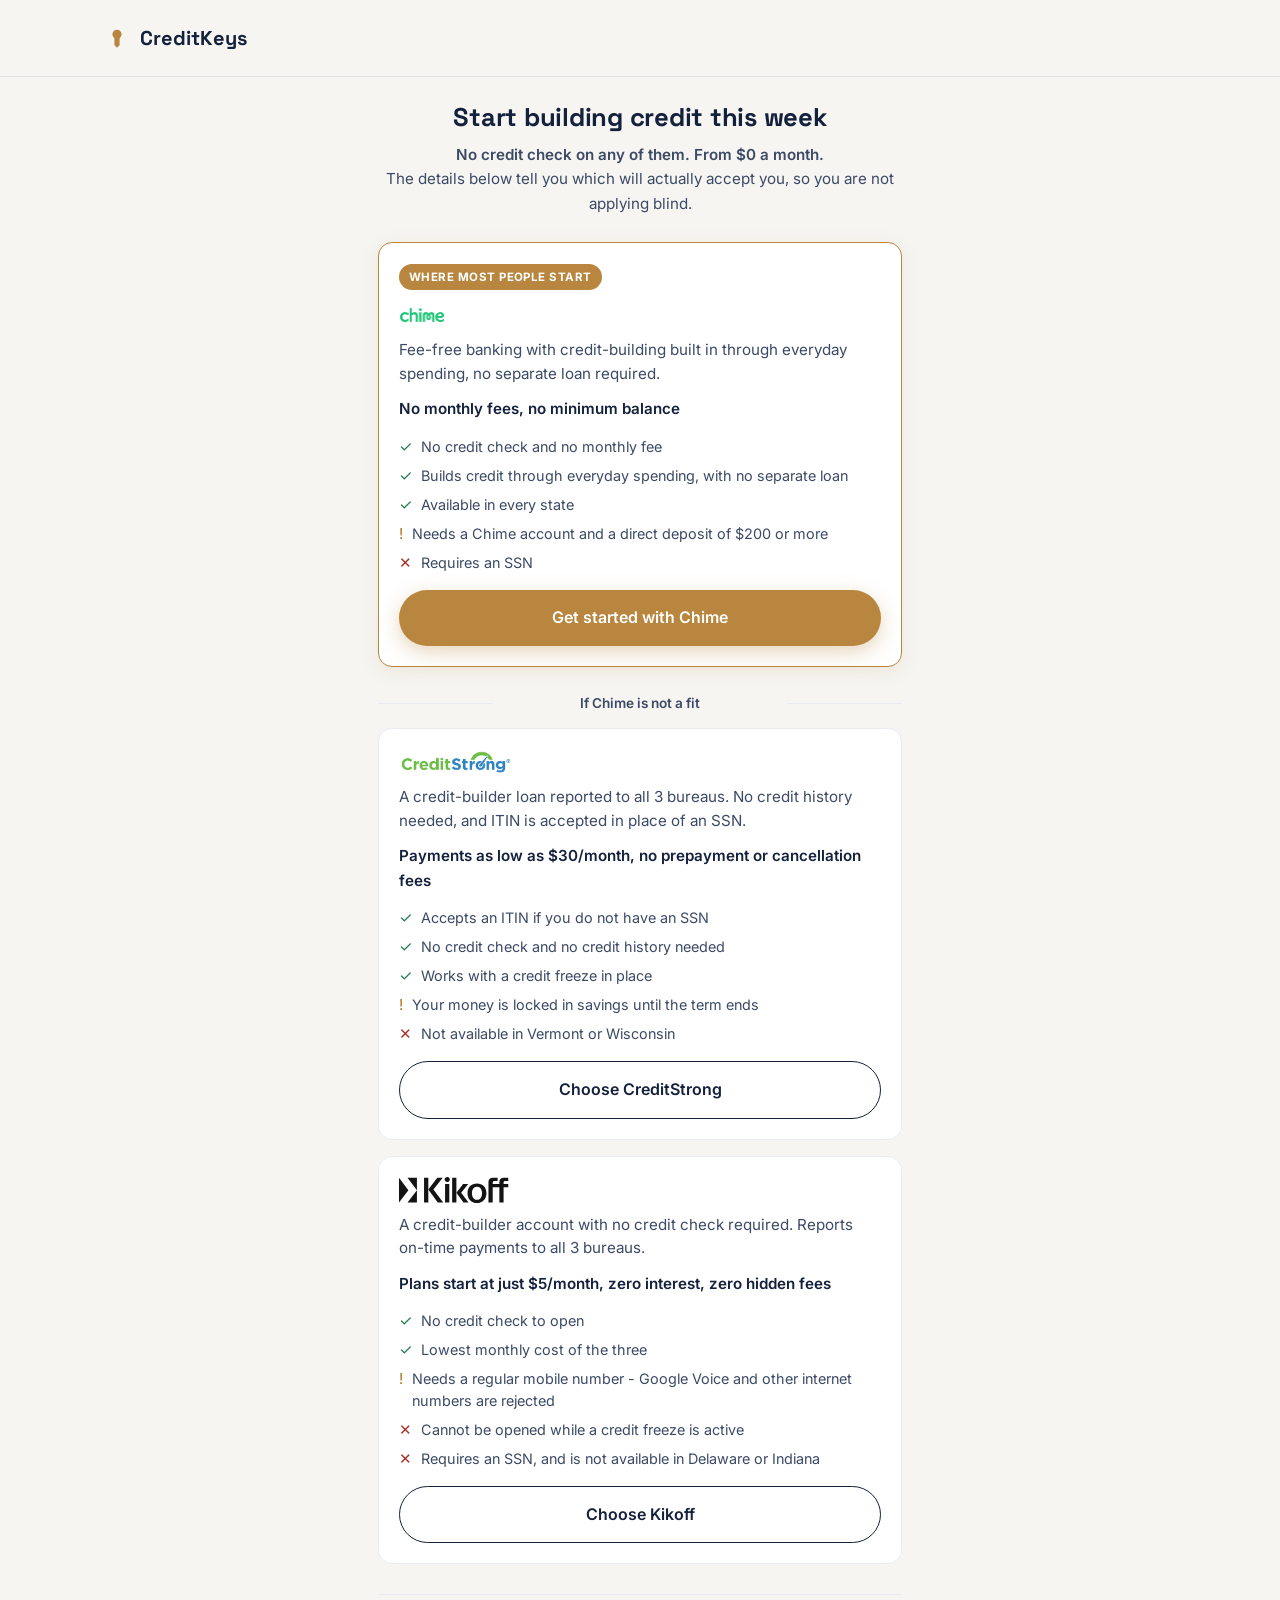
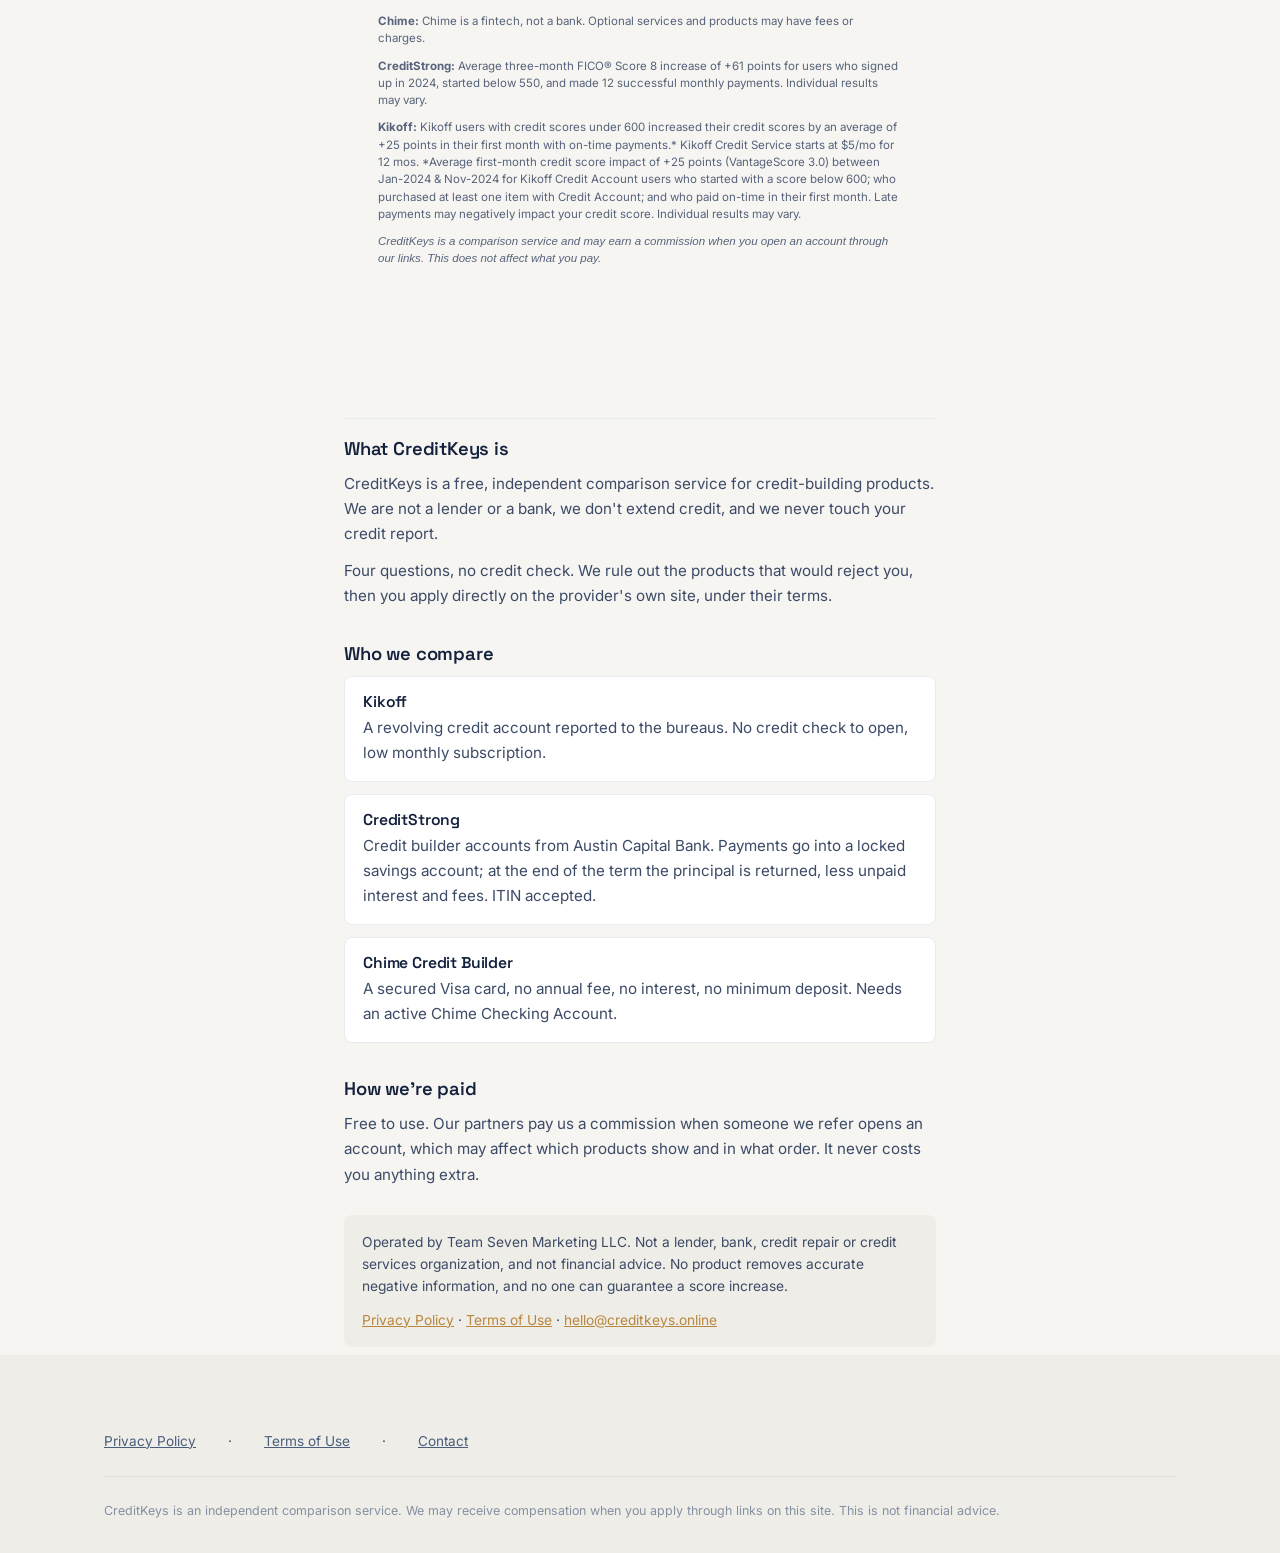
==== commit 75ef8fff: "fix(css): stop the sticky bar covering the legal block on phones The max-width:480px rule set the pa" ====
--- a/quiz.html
+++ b/quiz.html
@@ -117,7 +117,11 @@
 .ck-alt-head::before,.ck-alt-head::after{content:"";position:absolute;top:50%;width:22%;height:1px;background:var(--slate-light);}
 .ck-alt-head::before{left:0;} .ck-alt-head::after{right:0;}
 @media (max-width:480px){
-  .ck-list{padding:0 20px 8px;}
+  /* The padding shorthand here would reset the 88px bottom padding set in the
+     640px block above, because this rule comes later. On a phone that lets the
+     fixed sticky bar sit on top of the legal disclaimers - the one block that
+     must stay readable. Bottom padding is restated explicitly to keep it. */
+  .ck-list{padding:0 20px 88px;}
   .ck-list-intro h1{font-size:1.4rem;}
   .ck-offer{padding:17px;}
 }
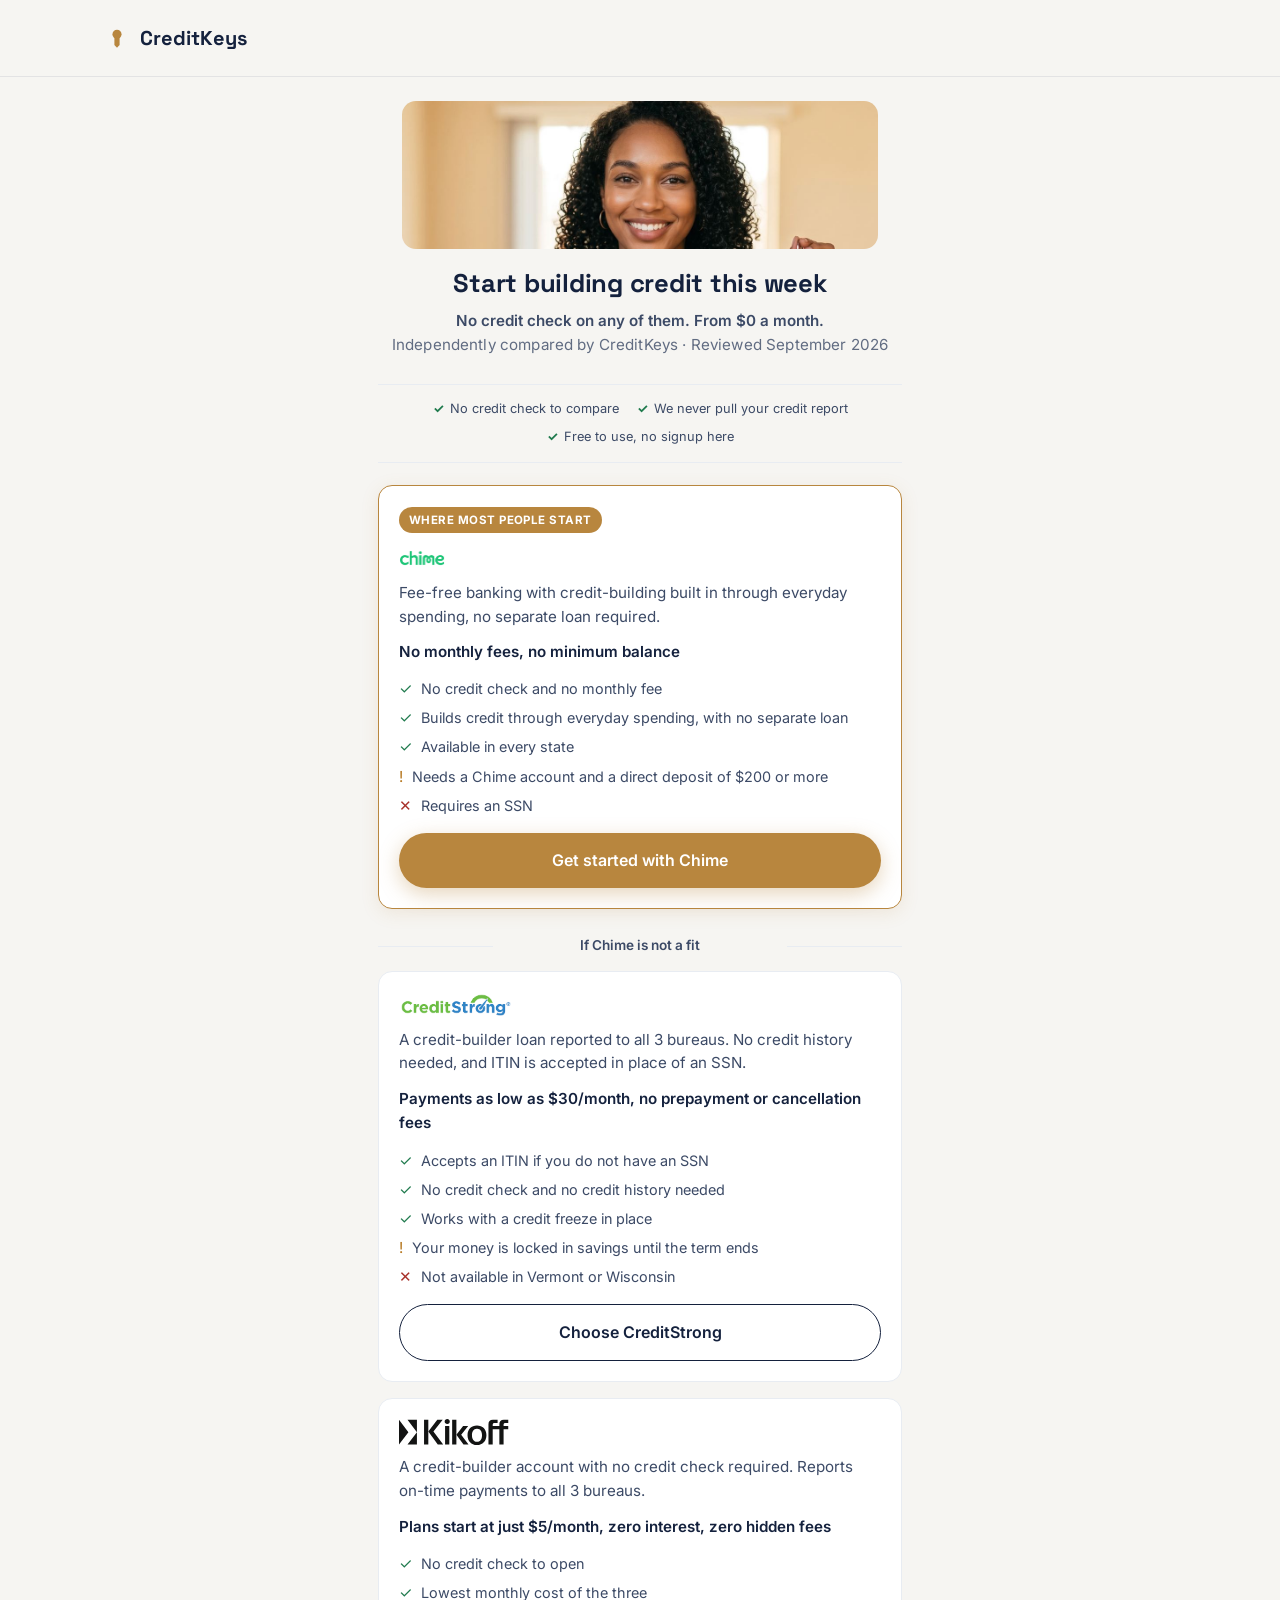
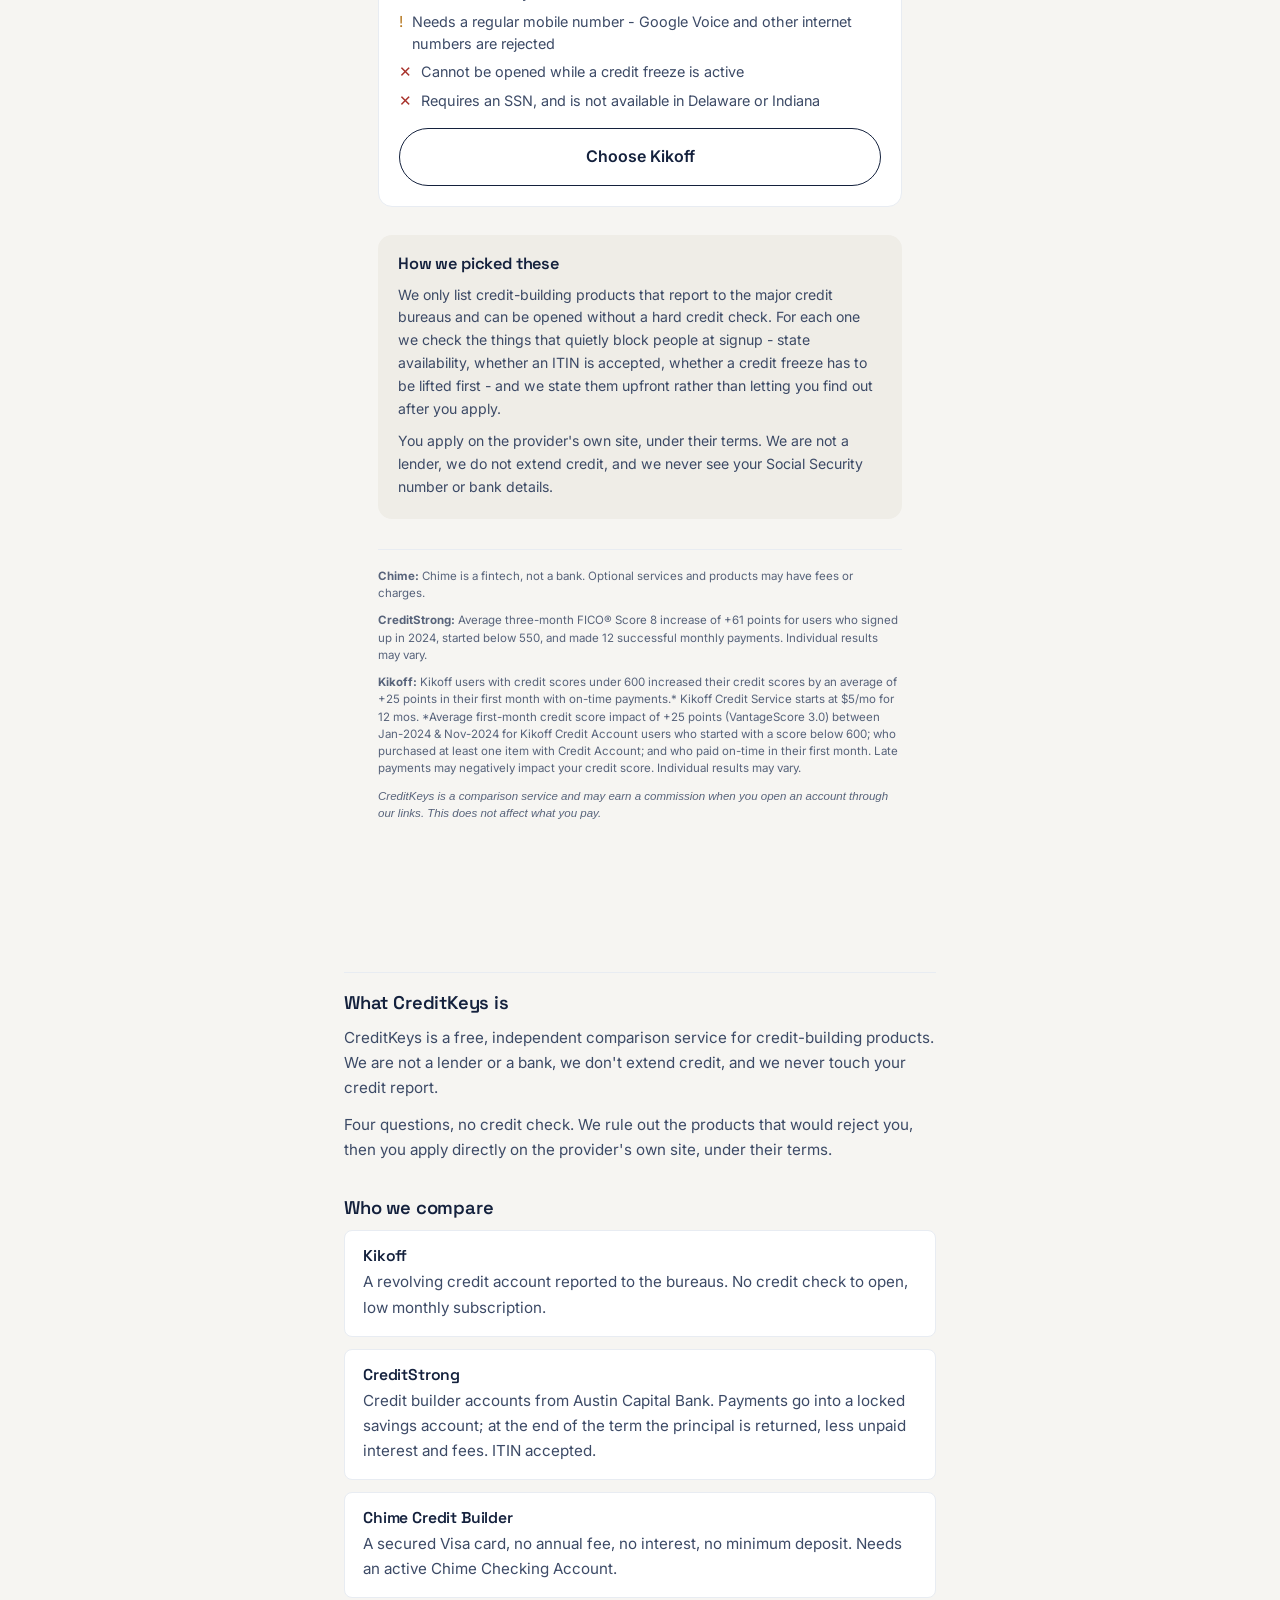
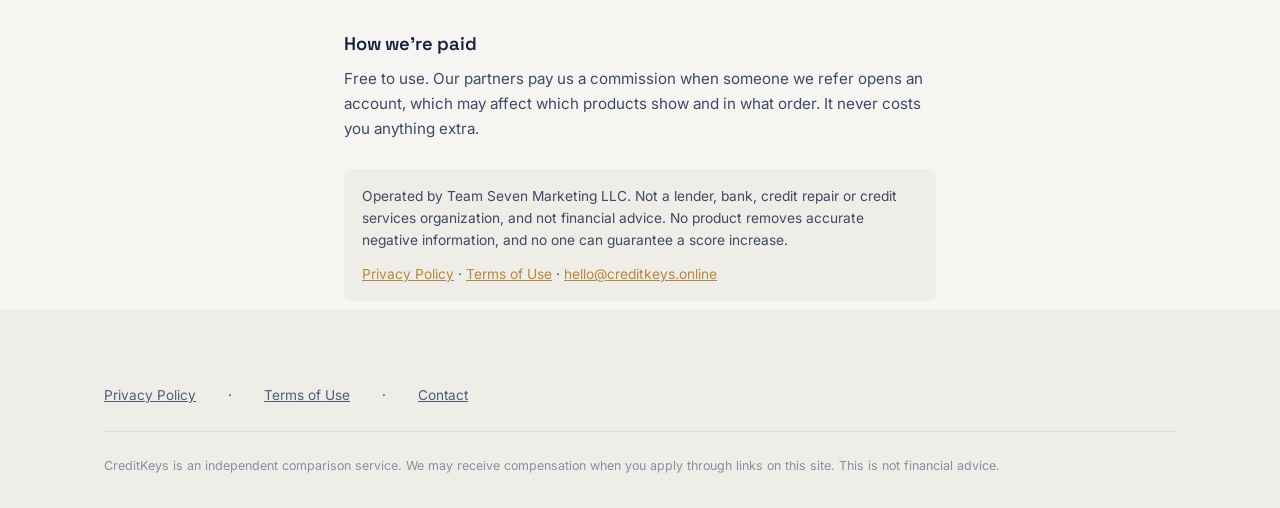
==== commit 1a307009: "feat(trust): hero band, credibility strip and methodology on both offer arms The offer pages opened " ====
--- a/quiz.html
+++ b/quiz.html
@@ -86,6 +86,31 @@
    filled button and the other two drop to outline buttons under a divider,
    so there is one obvious action and two fallbacks rather than a three-way
    decision. */
+/* --- Trust layer (Sep 2026) ---------------------------------------------
+   The offer pages opened cold - headline, then products - with nothing
+   establishing who was recommending them or on what basis. On a finance
+   page that is a lot to ask of someone who arrived from a content site ten
+   seconds ago. The hero is deliberately short (a band, not a splash) so it
+   reads as editorial furniture rather than a landing-page interstitial, and
+   so it does not push the first CTA far down; the sticky bar covers anyone
+   who scrolls past it. */
+.ck-hero{max-width:640px;margin:0 auto 18px;padding:0 24px;}
+.ck-hero img{display:block;width:100%;height:148px;object-fit:cover;object-position:center 28%;border-radius:var(--radius);}
+.ck-byline{font-size:0.78rem;color:var(--ink-soft);opacity:0.8;margin:8px 0 0;letter-spacing:0.01em;}
+.ck-trust{list-style:none;max-width:640px;margin:0 auto 22px;padding:14px 24px;display:flex;flex-wrap:wrap;gap:8px 18px;justify-content:center;border-top:1px solid var(--slate-light);border-bottom:1px solid var(--slate-light);}
+.ck-trust li{display:flex;align-items:center;gap:6px;font-size:0.8rem;color:var(--ink-soft);white-space:nowrap;}
+.ck-trust-ic{color:#1F7A4D;font-weight:700;}
+.ck-method{margin-top:28px;padding:20px;background:var(--paper-alt);border-radius:var(--radius);}
+.ck-method h2{font-family:'Space Grotesk','Inter',sans-serif;font-size:1.02rem;margin:0 0 10px;color:var(--ink);}
+.ck-method p{font-size:0.88rem;line-height:1.62;color:var(--ink-soft);margin:0 0 10px;}
+.ck-method p:last-child{margin:0;}
+@media (max-width:480px){
+  .ck-hero{padding:0 20px;margin-bottom:14px;}
+  .ck-hero img{height:118px;}
+  .ck-trust{gap:7px 14px;padding:12px 20px;margin-bottom:18px;}
+  .ck-trust li{font-size:0.75rem;}
+}
+
 /* --- Chime-only arm, sticky mobile CTA, below-fold legal (Sep 2026) ------
    Three changes aimed at click-out rate:
    1. .ck-anchor puts the cost/no-credit-check fact directly under the H1,
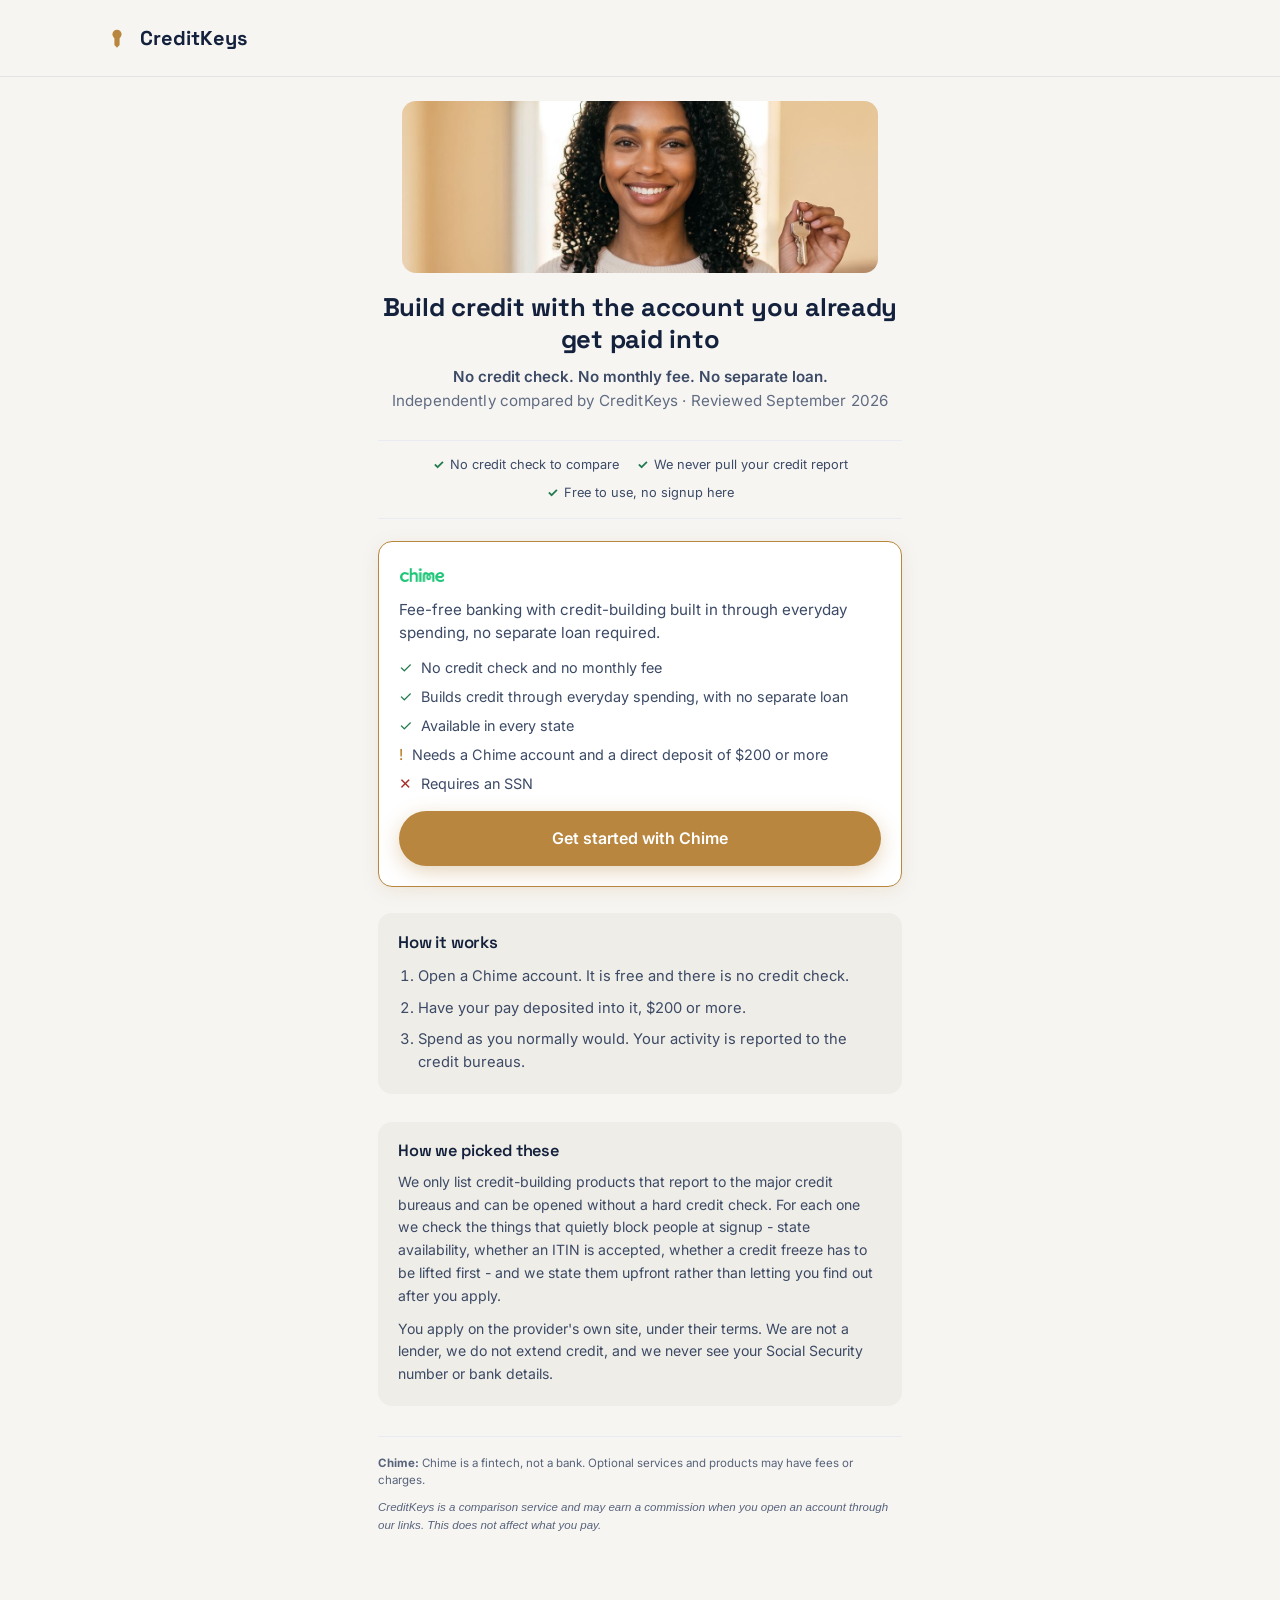
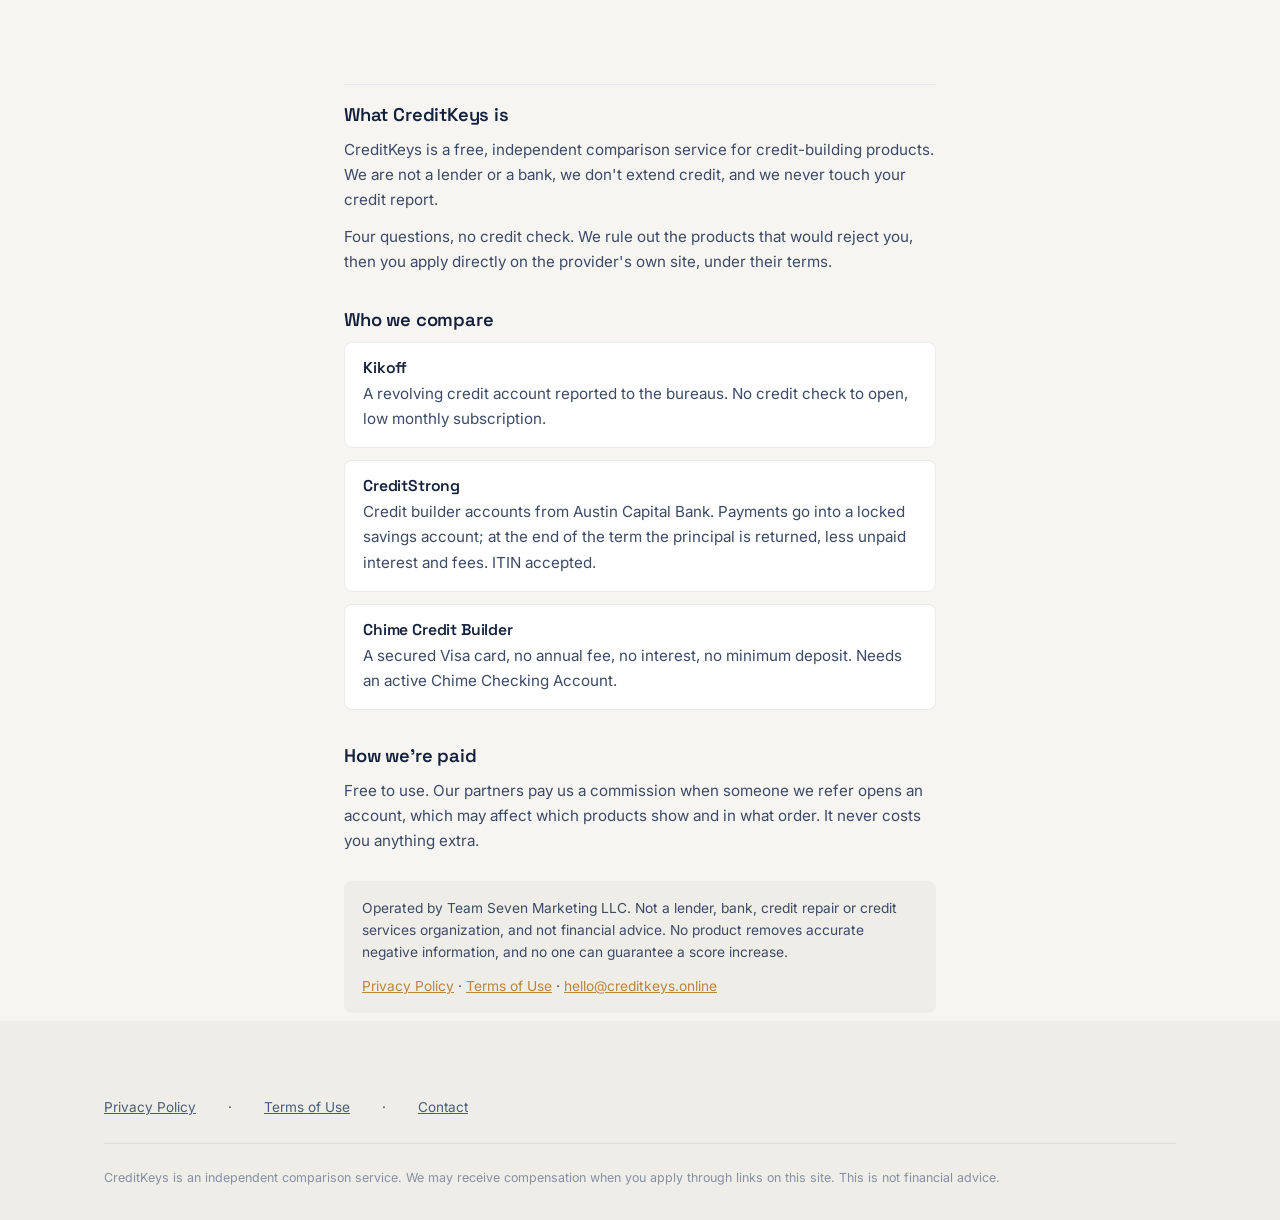
==== commit 5b696cf8: "fix(trust): use the landscape hero so the crop does not slice a face hero-square.jpg is a 1:1 portra" ====
--- a/quiz.html
+++ b/quiz.html
@@ -95,7 +95,7 @@
    so it does not push the first CTA far down; the sticky bar covers anyone
    who scrolls past it. */
 .ck-hero{max-width:640px;margin:0 auto 18px;padding:0 24px;}
-.ck-hero img{display:block;width:100%;height:148px;object-fit:cover;object-position:center 28%;border-radius:var(--radius);}
+.ck-hero img{display:block;width:100%;height:172px;object-fit:cover;object-position:center 42%;border-radius:var(--radius);}
 .ck-byline{font-size:0.78rem;color:var(--ink-soft);opacity:0.8;margin:8px 0 0;letter-spacing:0.01em;}
 .ck-trust{list-style:none;max-width:640px;margin:0 auto 22px;padding:14px 24px;display:flex;flex-wrap:wrap;gap:8px 18px;justify-content:center;border-top:1px solid var(--slate-light);border-bottom:1px solid var(--slate-light);}
 .ck-trust li{display:flex;align-items:center;gap:6px;font-size:0.8rem;color:var(--ink-soft);white-space:nowrap;}
@@ -106,7 +106,7 @@
 .ck-method p:last-child{margin:0;}
 @media (max-width:480px){
   .ck-hero{padding:0 20px;margin-bottom:14px;}
-  .ck-hero img{height:118px;}
+  .ck-hero img{height:132px;}
   .ck-trust{gap:7px 14px;padding:12px 20px;margin-bottom:18px;}
   .ck-trust li{font-size:0.75rem;}
 }
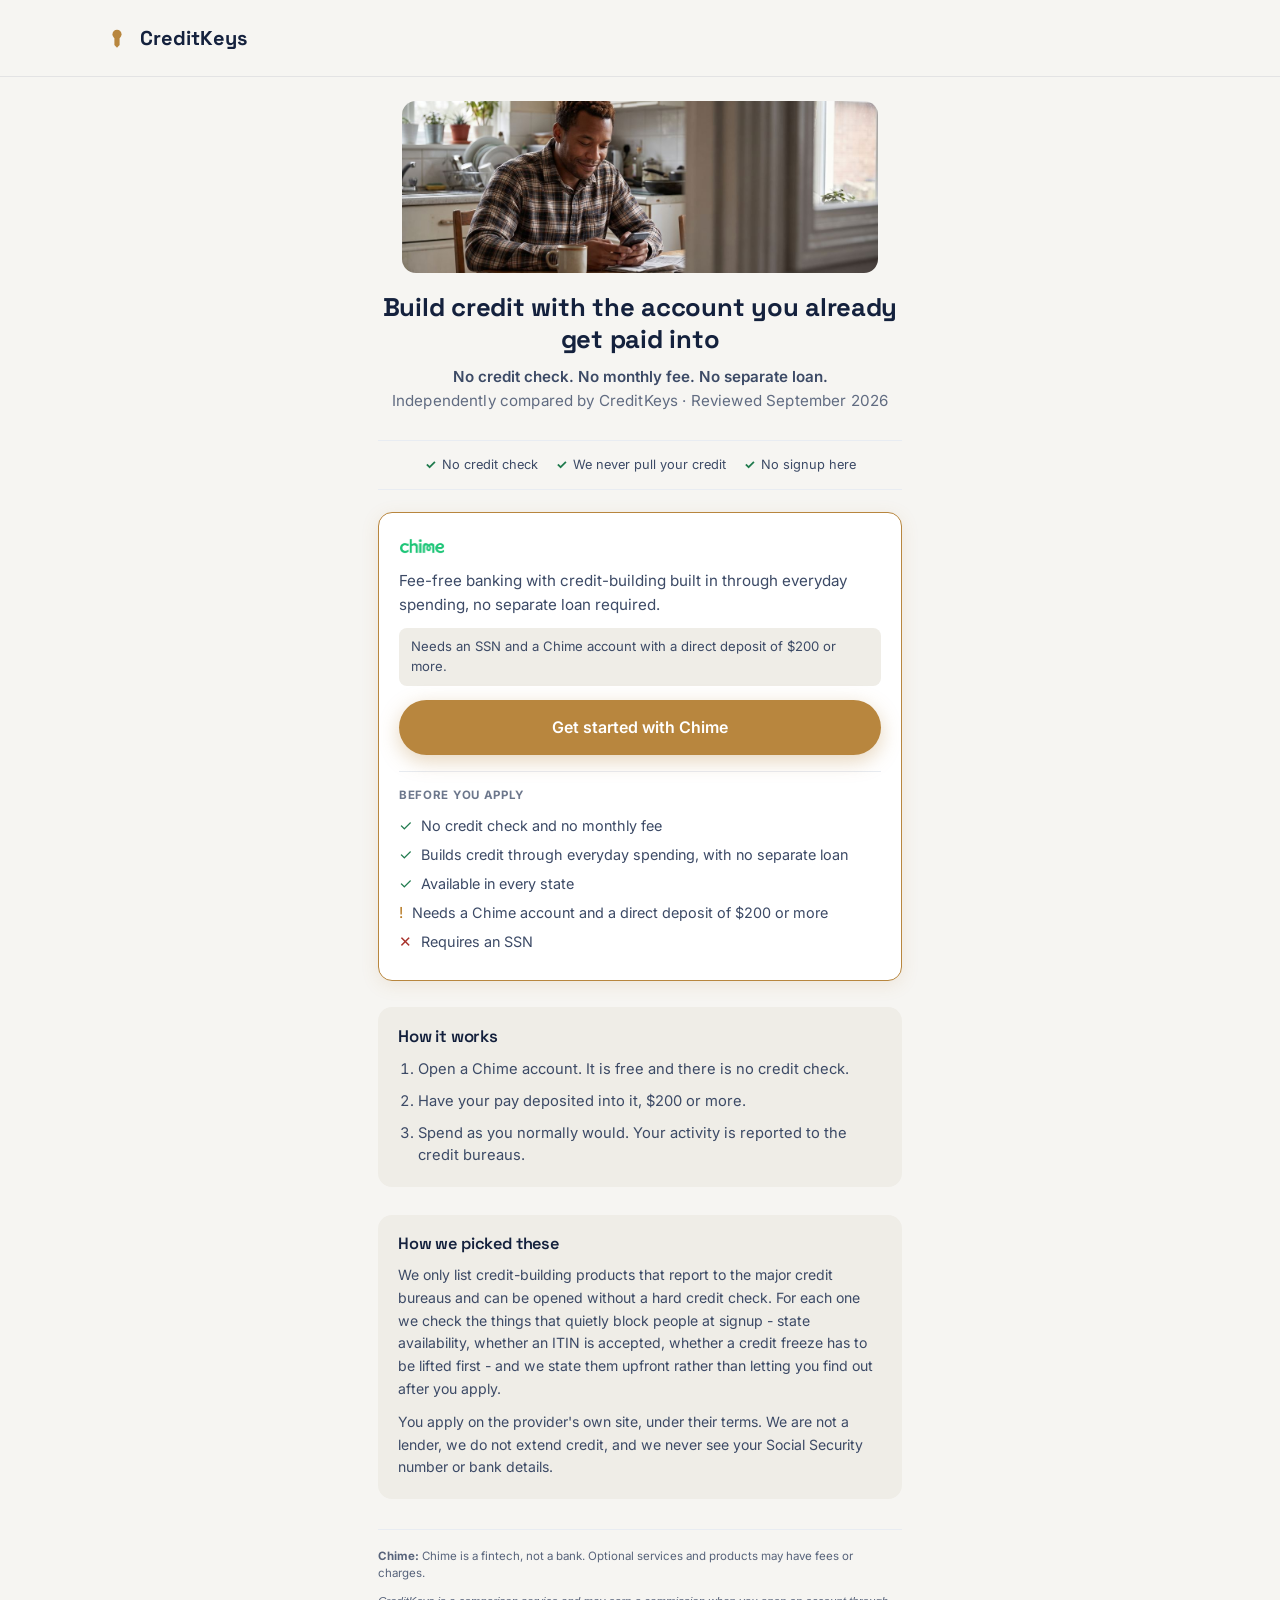
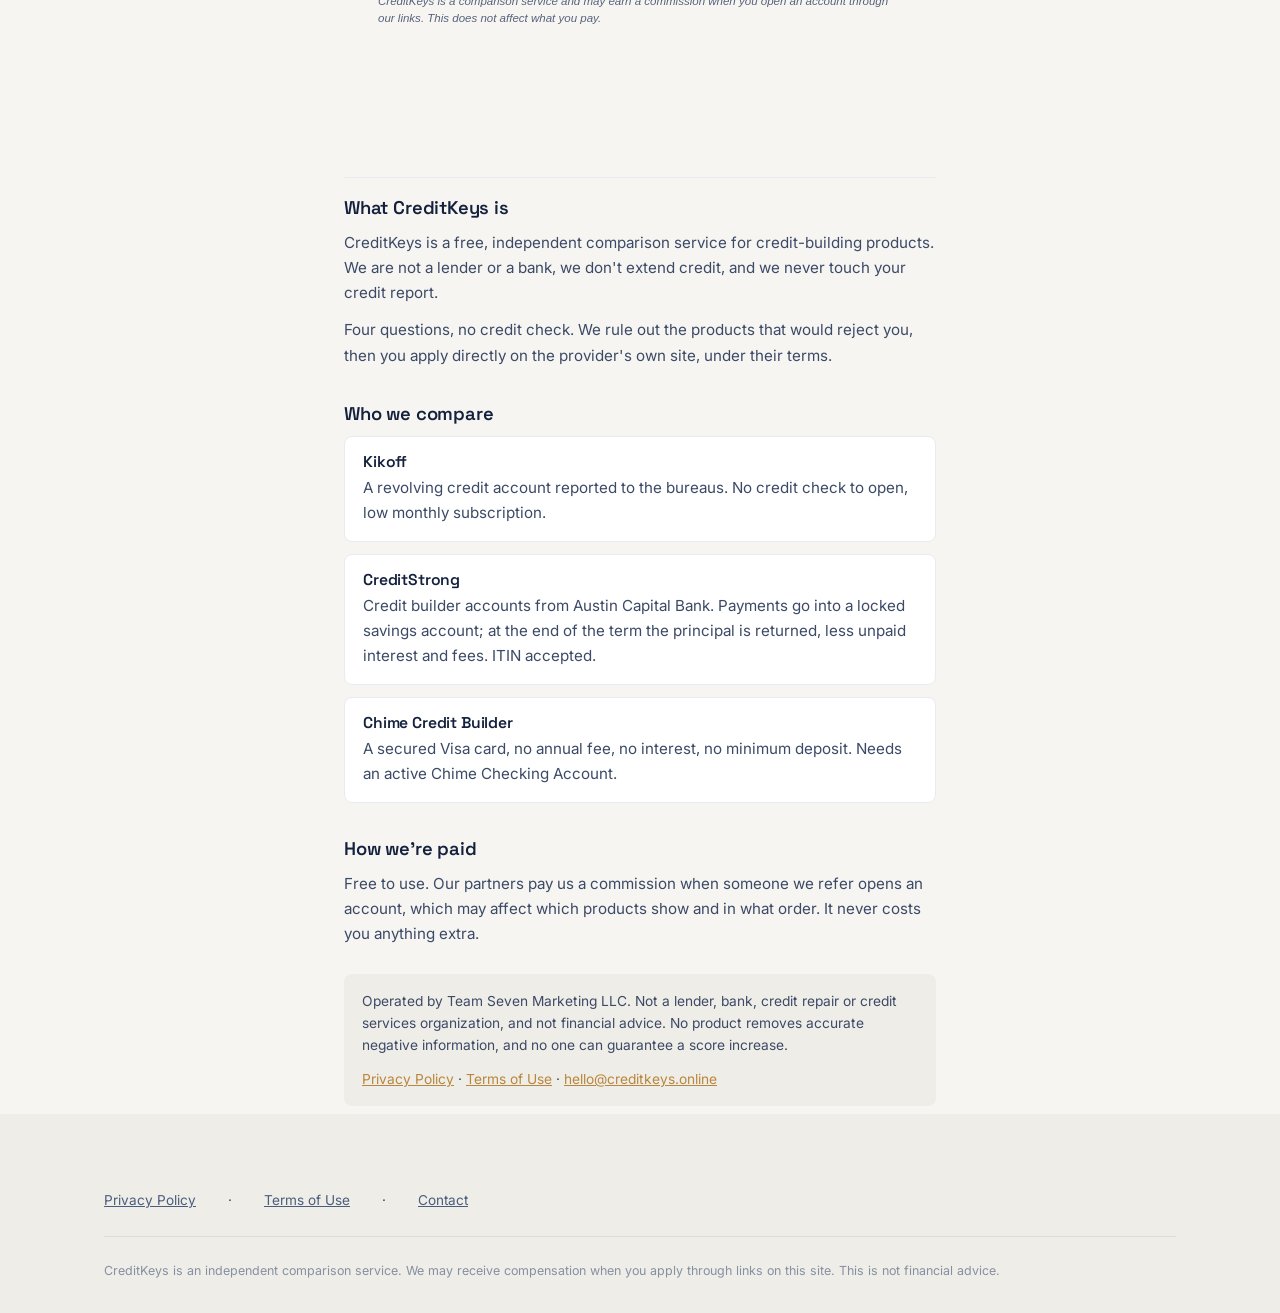
==== commit deacf6f7: "feat(ux): get a CTA above the fold without losing the trust layer The hero, byline and trust strip p" ====
--- a/quiz.html
+++ b/quiz.html
@@ -109,6 +109,29 @@
   .ck-hero img{height:132px;}
   .ck-trust{gap:7px 14px;padding:12px 20px;margin-bottom:18px;}
   .ck-trust li{font-size:0.75rem;}
+}
+
+/* --- Above-the-fold CTA (Sep 2026) --------------------------------------
+   The trust layer pushed the first button below the fold on a phone. Rather
+   than choose between credibility and a visible action, the card itself is
+   reordered: the single hardest eligibility requirement sits immediately
+   above the button, and the full bullet list moves below it under a heading.
+   Nobody clicks blind - the thing most likely to reject them is the last
+   line they read before the button - but the action is reachable without
+   scrolling past five bullets first. */
+.ck-gate{font-size:0.82rem;line-height:1.5;color:var(--ink-soft);background:var(--paper-alt);border-radius:var(--radius-sm);padding:9px 12px;margin:0 0 14px;}
+.ck-detail{margin-top:16px;padding-top:14px;border-top:1px solid var(--slate-light);}
+.ck-detail-h{display:block;font-size:0.72rem;font-weight:700;letter-spacing:0.06em;text-transform:uppercase;color:var(--ink-soft);opacity:0.75;margin-bottom:10px;}
+.ck-detail .ck-facts{margin-bottom:0;}
+.ck-trust{flex-wrap:nowrap;}
+@media (max-width:480px){
+  .ck-hero img{height:104px;}
+  .ck-list-intro h1{font-size:1.32rem;line-height:1.24;}
+  .ck-byline{font-size:0.72rem;margin-top:6px;}
+  .ck-trust{gap:0 10px;padding:10px 14px;margin-bottom:14px;}
+  .ck-trust li{font-size:0.68rem;}
+  .ck-offer{padding:15px;}
+  .ck-gate{font-size:0.78rem;padding:8px 10px;margin-bottom:12px;}
 }
 
 /* --- Chime-only arm, sticky mobile CTA, below-fold legal (Sep 2026) ------
